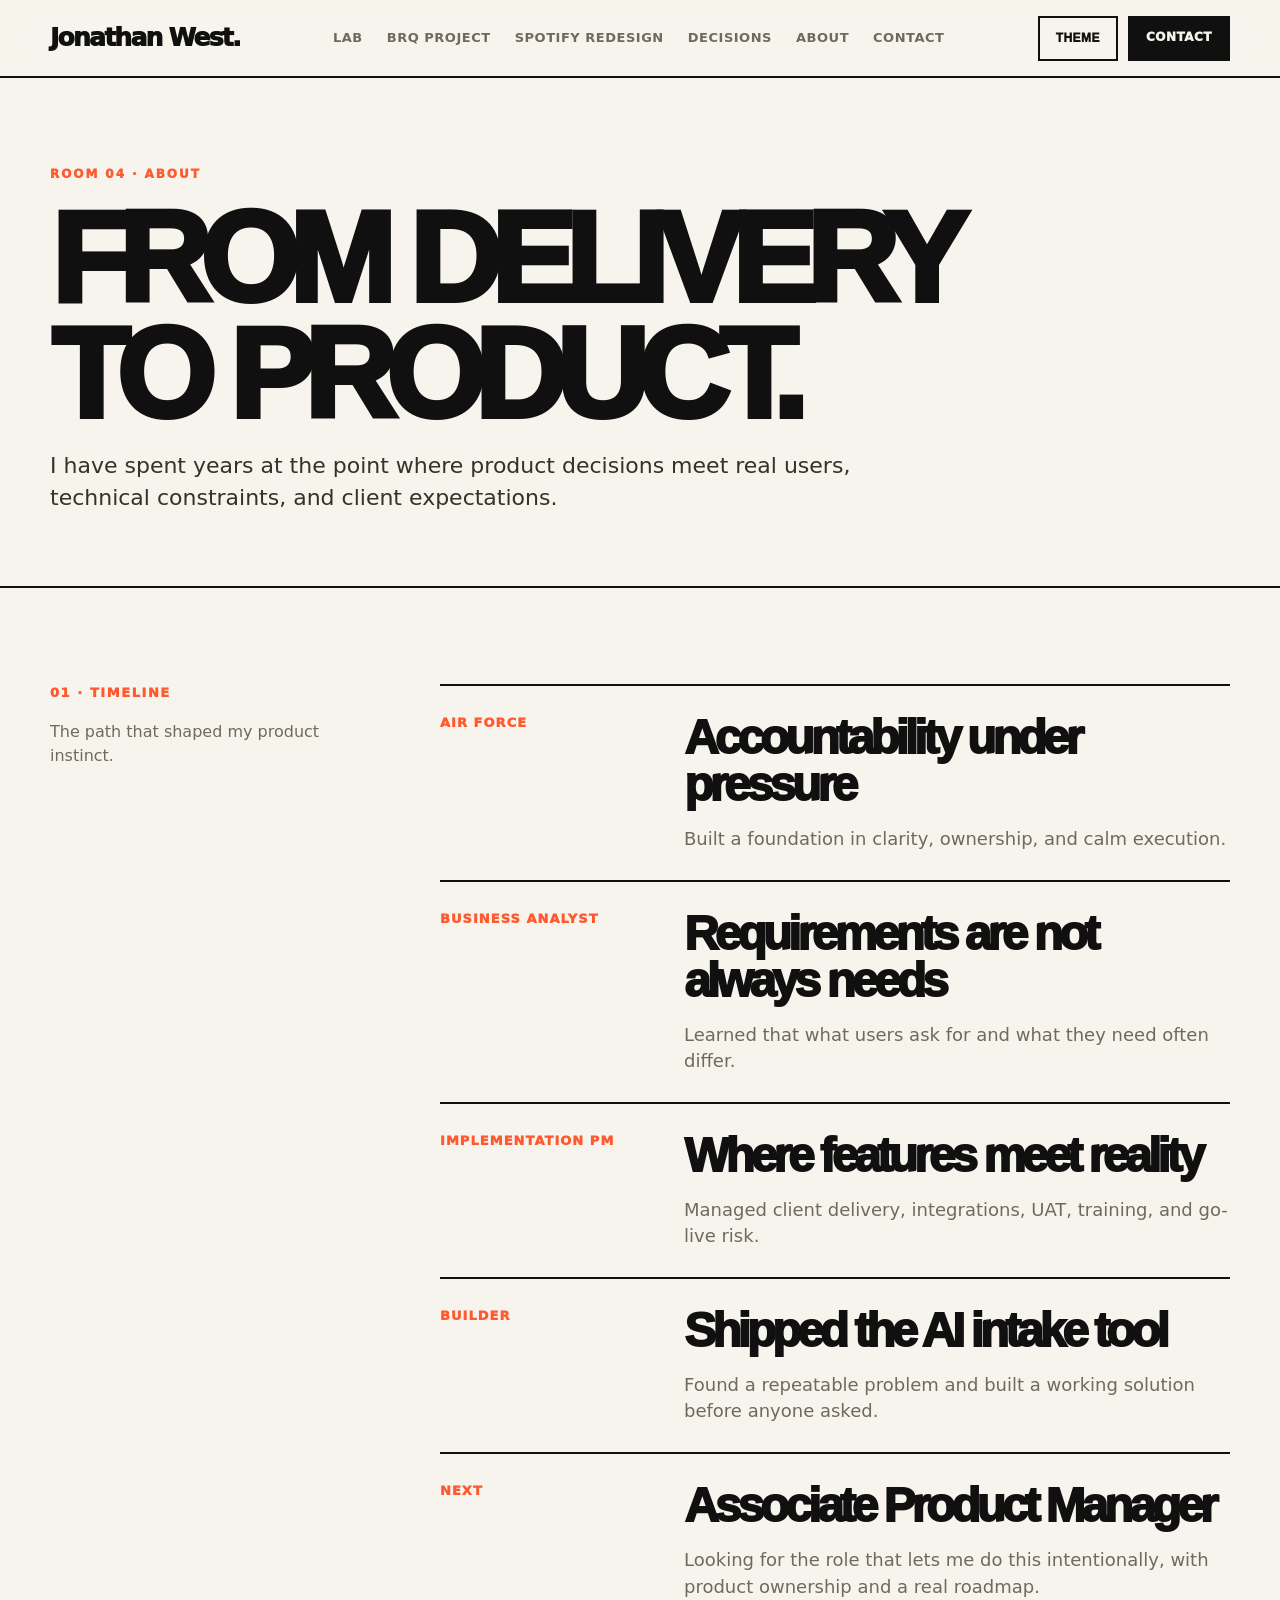
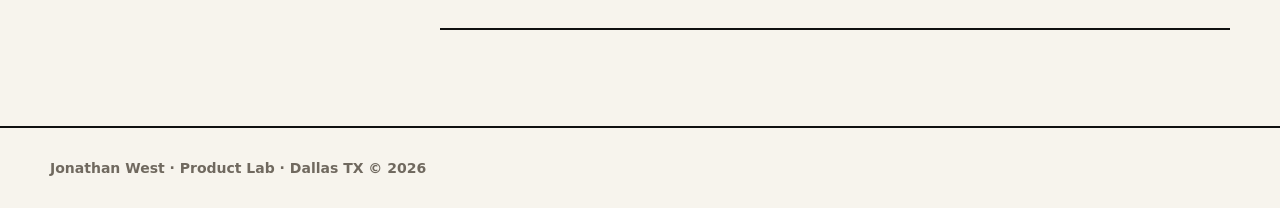
==== about.html @ 9570cf02 "Add files via upload Initial portfolio upload" ====
<!DOCTYPE html><html lang="en"><head><meta charset="UTF-8" /><meta name="viewport" content="width=device-width, initial-scale=1.0" /><title>About | Jonathan West</title><meta name="description" content="Jonathan West Product Lab portfolio." /><link rel="stylesheet" href="styles.css" /></head><body><header>
  <div class="wrap nav">
    <a class="brand" href="index.html">Jonathan West.</a>
    <nav>
      <a href="lab.html">Lab</a>
      <a href="brq.html">BRQ Project</a>
      <a href="spotify.html">Spotify Redesign</a>
      <a href="decisions.html">Decisions</a>
      <a href="about.html">About</a>
      <a href="contact.html">Contact</a>
    </nav>
    <div class="actions">
      <button class="btn" onclick="toggleTheme()">Theme</button>
      <a class="btn dark" href="contact.html">Contact</a>
    </div>
  </div>
</header><main><section class="project-hero"><div class="wrap"><p class="kicker">Room 04 · About</p><h1>From delivery to product.</h1><p class="lead">I have spent years at the point where product decisions meet real users, technical constraints, and client expectations.</p></div></section><section><div class="wrap section-grid"><aside class="side"><div class="num">01 · Timeline</div><p>The path that shaped my product instinct.</p></aside><div class="timeline"><article class="timeline-item"><div class="date">Air Force</div><div><h3>Accountability under pressure</h3><p>Built a foundation in clarity, ownership, and calm execution.</p></div></article><article class="timeline-item"><div class="date">Business Analyst</div><div><h3>Requirements are not always needs</h3><p>Learned that what users ask for and what they need often differ.</p></div></article><article class="timeline-item"><div class="date">Implementation PM</div><div><h3>Where features meet reality</h3><p>Managed client delivery, integrations, UAT, training, and go-live risk.</p></div></article><article class="timeline-item"><div class="date">Builder</div><div><h3>Shipped the AI intake tool</h3><p>Found a repeatable problem and built a working solution before anyone asked.</p></div></article><article class="timeline-item"><div class="date">Next</div><div><h3>Associate Product Manager</h3><p>Looking for the role that lets me do this intentionally, with product ownership and a real roadmap.</p></div></article></div></div></section></main><footer><div class="wrap">Jonathan West · Product Lab · Dallas TX © 2026</div></footer><script src="app.js"></script></body></html>
---- styles.css ----
:root{--bg:#f7f4ed;--ink:#101010;--muted:#70695f;--line:#d8d0c0;--paper:#fffaf0;--accent:#ff5a2f;--acid:#d8ff57;--shadow:0 28px 80px rgba(16,16,16,.12);--max:1180px}
*{box-sizing:border-box}html{scroll-behavior:smooth}body{margin:0;background:var(--bg);color:var(--ink);font-family:Inter,ui-sans-serif,system-ui,-apple-system,BlinkMacSystemFont,"Segoe UI",Arial,sans-serif;line-height:1.45;overflow-x:hidden}body.dark{background:#0c0d10;color:#f8f4ec}a{color:inherit;text-decoration:none}img,svg{max-width:100%;display:block}.wrap{width:min(var(--max),calc(100% - 40px));margin:0 auto}header{position:sticky;top:0;z-index:50;background:rgba(247,244,237,.9);backdrop-filter:blur(16px);border-bottom:2px solid var(--ink)}body.dark header{background:rgba(12,13,16,.9);border-bottom-color:#2c2d33}.nav{min-height:76px;display:flex;justify-content:space-between;align-items:center;gap:24px}.brand{font-weight:1000;letter-spacing:-.07em;font-size:25px}nav{display:flex;gap:24px;color:var(--muted);font-size:13px;font-weight:900;text-transform:uppercase;letter-spacing:.04em}nav a:hover{color:var(--accent)}.actions{display:flex;gap:10px}.btn{display:inline-flex;min-height:45px;align-items:center;justify-content:center;padding:0 16px;border:2px solid var(--ink);color:var(--ink);background:transparent;font-weight:1000;text-transform:uppercase;font-size:12px;letter-spacing:.04em;transition:.18s ease;cursor:pointer}body.dark .btn{color:#f8f4ec;border-color:#f8f4ec}.btn:hover{transform:translate(-3px,-3px);box-shadow:5px 5px 0 var(--ink);background:var(--acid);color:var(--ink)}.btn.dark{background:var(--ink);color:var(--bg)}body.dark .btn.dark{background:#f8f4ec;color:#101010}section{padding:96px 0;border-bottom:2px solid var(--ink);scroll-margin-top:90px}body.dark section{border-bottom-color:#2c2d33}.hero{min-height:calc(100vh - 76px);display:grid;grid-template-columns:1fr .95fr;gap:58px;align-items:center;padding:86px 0}.kicker{margin:0 0 18px;color:var(--accent);text-transform:uppercase;letter-spacing:.16em;font-size:12px;font-weight:1000}h1,h2,h3,p{margin:0}h1,h2,h3{font-family:Arial,Helvetica,sans-serif;font-weight:1000;letter-spacing:-.085em;line-height:.9}h1{font-size:clamp(58px,10vw,138px);max-width:980px;text-transform:uppercase}h2{font-size:clamp(42px,7vw,96px);max-width:1000px;text-transform:uppercase}h3{font-size:clamp(28px,4vw,48px);line-height:.98}p{color:var(--muted);margin-top:18px;font-size:18px;max-width:780px}body.dark p{color:#b7b3ab}.lead{font-size:22px;color:#363129;max-width:820px}body.dark .lead{color:#ebe5d9}.hero-actions{display:flex;gap:12px;flex-wrap:wrap;margin-top:34px}.lab-entry{background:var(--ink);color:var(--bg);border:2px solid var(--ink);min-height:610px;padding:28px;position:relative;overflow:hidden;box-shadow:var(--shadow)}.lab-entry:before{content:"";position:absolute;inset:18px;border:1px solid rgba(247,244,237,.22);pointer-events:none}.lab-top,.lab-bottom{position:relative;z-index:1;display:flex;justify-content:space-between;gap:20px;font-size:12px;text-transform:uppercase;letter-spacing:.08em;font-weight:1000;color:#cec6b8}.lab-main{position:relative;z-index:1;min-height:420px;display:flex;flex-direction:column;justify-content:center}.lab-main h3{color:var(--bg);font-size:clamp(46px,6vw,78px)}.lab-main p{color:#cec6b8}.orbit{position:absolute;width:190px;height:190px;border-radius:50%;background:var(--acid);right:-48px;top:118px}.marquee{overflow:hidden;background:var(--ink);color:var(--bg);white-space:nowrap;border-bottom:2px solid var(--ink)}.marquee-track{display:inline-block;padding:12px 0;animation:scroll 30s linear infinite;font-size:13px;font-weight:1000;letter-spacing:.06em;text-transform:uppercase}.marquee span{margin-right:28px}.spark{color:var(--acid)}@keyframes scroll{from{transform:translateX(0)}to{transform:translateX(-50%)}}.section-grid{display:grid;grid-template-columns:320px 1fr;gap:70px;align-items:start}.side{position:sticky;top:110px}.side .num{color:var(--accent);font-size:13px;font-weight:1000;text-transform:uppercase;letter-spacing:.12em;margin-bottom:14px}.side p{font-size:16px}.lab-cards{display:grid;grid-template-columns:repeat(2,1fr);gap:18px}.lab-card{background:var(--paper);border:2px solid var(--ink);min-height:260px;padding:26px;display:flex;flex-direction:column;justify-content:space-between;transition:.18s ease}body.dark .lab-card{background:#15161b;border-color:#2c2d33}.lab-card:hover{transform:translate(-5px,-5px);box-shadow:8px 8px 0 var(--ink)}body.dark .lab-card:hover{box-shadow:8px 8px 0 var(--accent)}.lab-card b{color:var(--accent);font-size:12px;letter-spacing:.12em;text-transform:uppercase}.lab-card h3{margin-top:18px}.project-hero{padding:88px 0 72px;border-bottom:2px solid var(--ink)}.project-layout{display:grid;grid-template-columns:.82fr 1.18fr;gap:50px;align-items:start}.project-visual{background:var(--paper);border:2px solid var(--ink);padding:18px;box-shadow:var(--shadow)}.mockup-grid,.spotify-stage{display:grid;grid-template-columns:1fr 1fr;gap:18px;margin-top:34px}.mockup{background:var(--paper);border:2px solid var(--ink);box-shadow:var(--shadow);overflow:hidden}body.dark .mockup,body.dark .project-visual{background:#15161b;border-color:#2c2d33}.mockup.wide{grid-column:1 / -1}.caption{padding:14px 16px;border-top:2px solid var(--ink);color:var(--muted);font-size:14px;font-weight:800}body.dark .caption{border-top-color:#2c2d33;color:#b7b3ab}.artifact-wall{display:grid;gap:0;border-top:2px solid var(--ink)}body.dark .artifact-wall{border-top-color:#2c2d33}.artifact-row{display:grid;grid-template-columns:1fr 1.2fr 90px;gap:28px;align-items:center;padding:30px 0;border-bottom:2px solid var(--ink)}body.dark .artifact-row{border-bottom-color:#2c2d33}.arrow{justify-self:end;color:var(--accent);font-size:54px;font-family:Arial,Helvetica,sans-serif;font-weight:1000}.decision-list{display:grid;gap:16px}.decision{border:2px solid var(--ink);background:var(--paper);padding:22px}body.dark .decision{background:#15161b;border-color:#2c2d33}.decision summary{cursor:pointer;font-family:Arial,Helvetica,sans-serif;font-weight:1000;font-size:28px;letter-spacing:-.06em}.decision p{font-size:16px}.timeline{border-top:2px solid var(--ink)}body.dark .timeline{border-top-color:#2c2d33}.timeline-item{display:grid;grid-template-columns:210px 1fr;gap:34px;padding:28px 0;border-bottom:2px solid var(--ink)}body.dark .timeline-item{border-bottom-color:#2c2d33}.date{color:var(--accent);font-weight:1000;font-size:13px;text-transform:uppercase;letter-spacing:.08em}.contact{display:grid;grid-template-columns:1fr 420px;gap:60px;align-items:start}.contact-list{border-top:2px solid var(--ink)}body.dark .contact-list{border-top-color:#2c2d33}.contact-list a{display:grid;grid-template-columns:110px 1fr 30px;gap:18px;align-items:center;padding:20px 0;border-bottom:2px solid var(--ink);font-weight:1000}body.dark .contact-list a{border-bottom-color:#2c2d33}.contact-list span{color:var(--muted);text-transform:uppercase;font-size:12px;letter-spacing:.12em}.contact-list b{color:var(--accent);font-size:22px}footer{padding:30px 0;color:var(--muted);font-size:14px;font-weight:800}.prototype{background:#111318;color:white;border:2px solid var(--ink);box-shadow:var(--shadow);overflow:hidden}.proto-bar{display:flex;justify-content:space-between;align-items:center;min-height:48px;border-bottom:1px solid rgba(255,255,255,.14);padding:0 16px;color:#9ca3af;font-size:13px}.proto-body{padding:24px}.form-step{display:none}.form-step.active{display:block}.field{margin-bottom:16px}.field label{display:block;color:#d1d5db;margin-bottom:7px;font-weight:800;font-size:13px}.field input,.field select{width:100%;min-height:44px;border:1px solid #374151;border-radius:10px;background:#1f2937;color:white;padding:0 12px}.progress{height:7px;background:#1f2937;border-radius:999px;overflow:hidden;margin-bottom:24px}.progress span{display:block;height:100%;background:var(--accent);width:33%;transition:.2s ease}.proto-actions{display:flex;justify-content:space-between;gap:12px;margin-top:20px}.small-btn{border:0;min-height:42px;border-radius:10px;padding:0 14px;background:white;color:#111318;font-weight:900;cursor:pointer;text-decoration:none;display:inline-flex;align-items:center}.small-btn.secondary{background:#1f2937;color:white}.comment-dot{display:inline-grid;place-items:center;width:28px;height:28px;border-radius:50%;background:var(--accent);color:white;font-weight:1000}@media(max-width:1040px){.hero,.section-grid,.project-layout,.contact{grid-template-columns:1fr}.side{position:static}nav{display:none}}@media(max-width:720px){.wrap{width:min(100% - 28px,var(--max))}header{position:relative}.nav{min-height:auto;padding:14px 0}.actions .btn:not(.dark){display:none}section{padding:70px 0;scroll-margin-top:20px}.hero{min-height:auto;padding:56px 0}h1{font-size:46px}h2{font-size:36px}h3{font-size:26px}p,.lead{font-size:16px}.lab-entry{min-height:auto}.lab-cards,.mockup-grid,.spotify-stage,.artifact-row,.timeline-item{grid-template-columns:1fr}.arrow{justify-self:start}.contact-list a{grid-template-columns:1fr;gap:8px}}
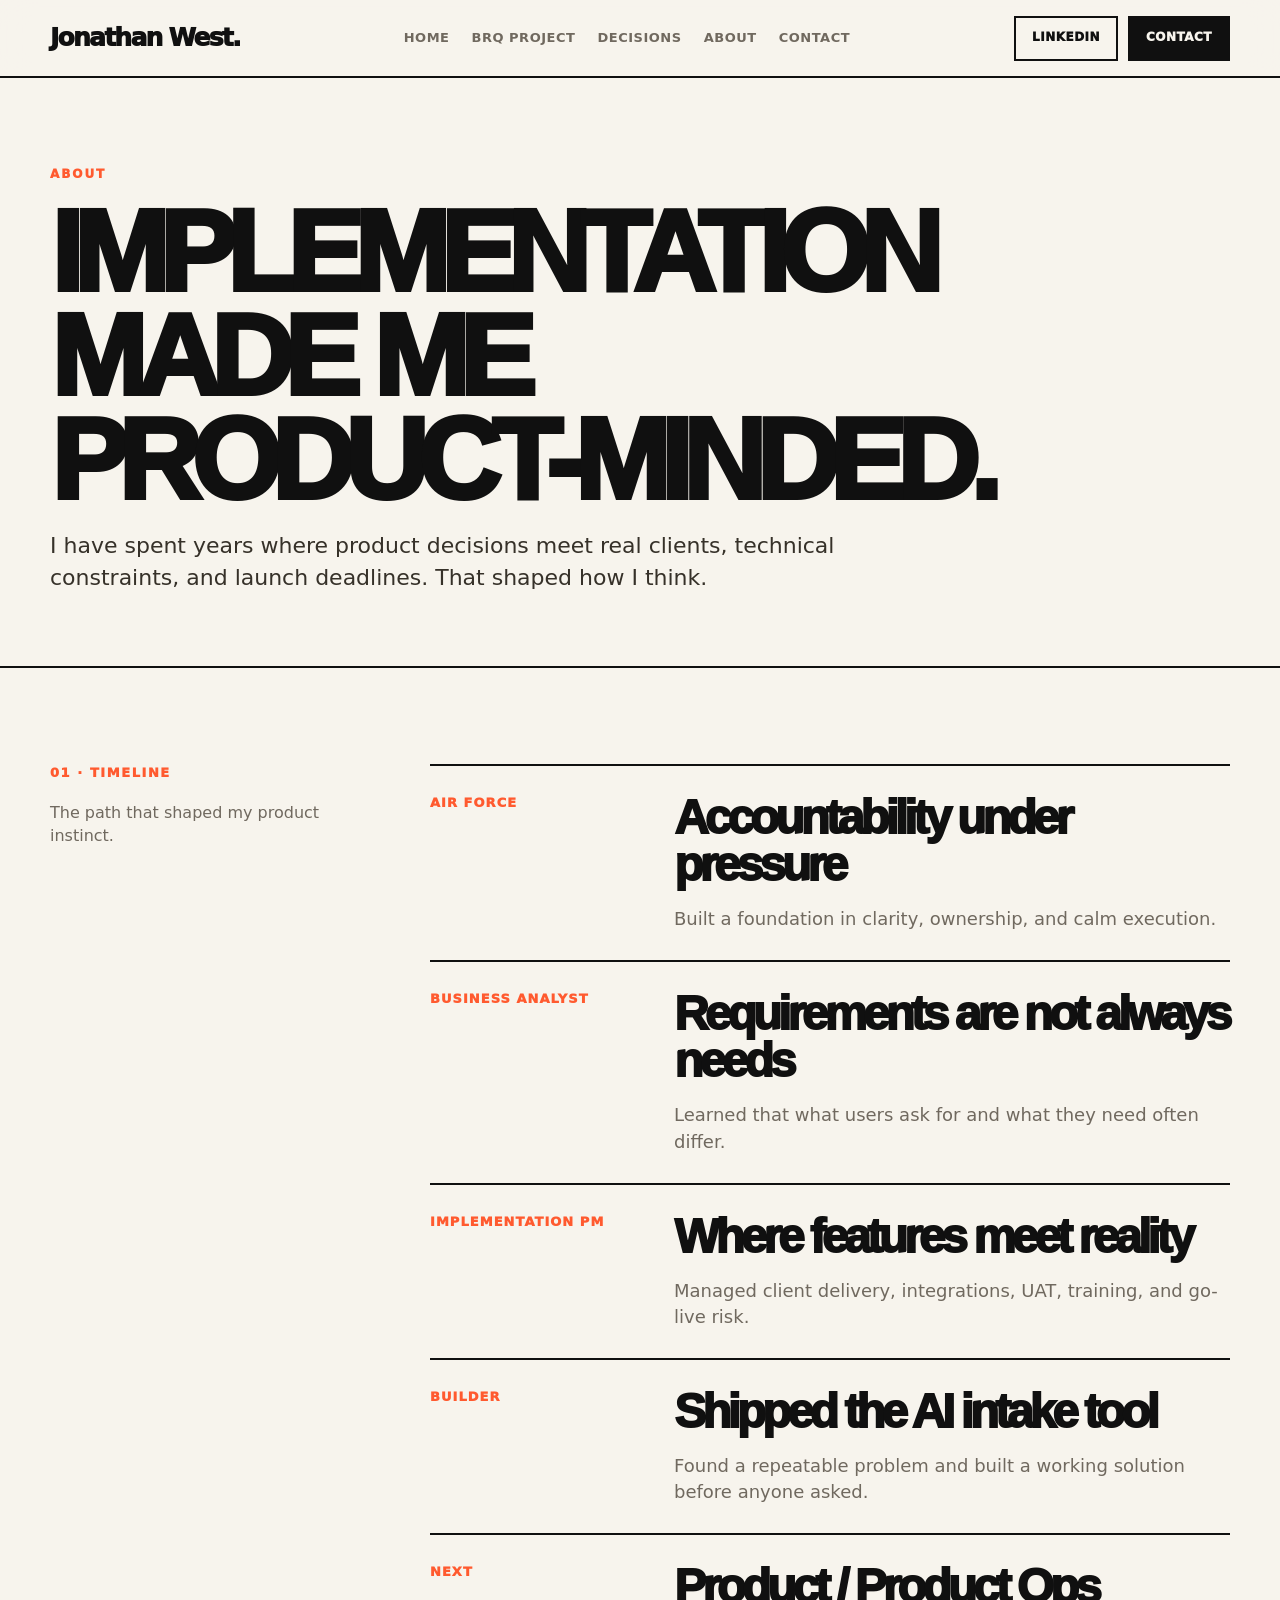
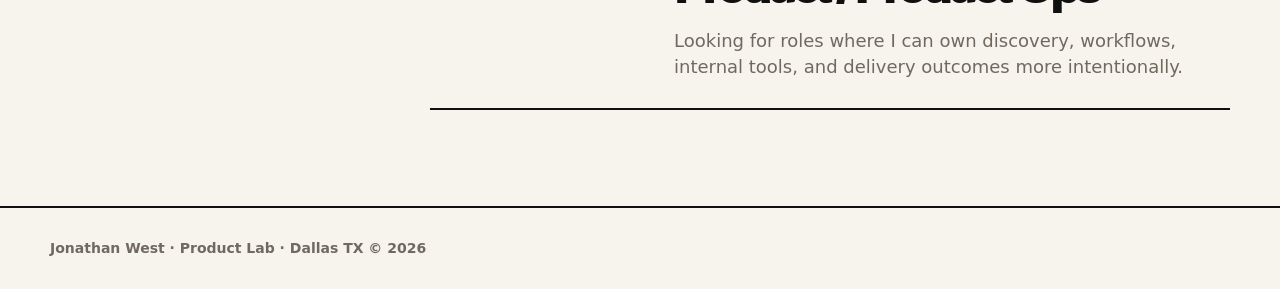
==== commit fc06fc1e: "Add files via upload" ====
--- a/about.html
+++ b/about.html
@@ -1,17 +1,2 @@
-<!DOCTYPE html><html lang="en"><head><meta charset="UTF-8" /><meta name="viewport" content="width=device-width, initial-scale=1.0" /><title>About | Jonathan West</title><meta name="description" content="Jonathan West Product Lab portfolio." /><link rel="stylesheet" href="styles.css" /></head><body><header>
-  <div class="wrap nav">
-    <a class="brand" href="index.html">Jonathan West.</a>
-    <nav>
-      <a href="lab.html">Lab</a>
-      <a href="brq.html">BRQ Project</a>
-      <a href="spotify.html">Spotify Redesign</a>
-      <a href="decisions.html">Decisions</a>
-      <a href="about.html">About</a>
-      <a href="contact.html">Contact</a>
-    </nav>
-    <div class="actions">
-      <button class="btn" onclick="toggleTheme()">Theme</button>
-      <a class="btn dark" href="contact.html">Contact</a>
-    </div>
-  </div>
-</header><main><section class="project-hero"><div class="wrap"><p class="kicker">Room 04 · About</p><h1>From delivery to product.</h1><p class="lead">I have spent years at the point where product decisions meet real users, technical constraints, and client expectations.</p></div></section><section><div class="wrap section-grid"><aside class="side"><div class="num">01 · Timeline</div><p>The path that shaped my product instinct.</p></aside><div class="timeline"><article class="timeline-item"><div class="date">Air Force</div><div><h3>Accountability under pressure</h3><p>Built a foundation in clarity, ownership, and calm execution.</p></div></article><article class="timeline-item"><div class="date">Business Analyst</div><div><h3>Requirements are not always needs</h3><p>Learned that what users ask for and what they need often differ.</p></div></article><article class="timeline-item"><div class="date">Implementation PM</div><div><h3>Where features meet reality</h3><p>Managed client delivery, integrations, UAT, training, and go-live risk.</p></div></article><article class="timeline-item"><div class="date">Builder</div><div><h3>Shipped the AI intake tool</h3><p>Found a repeatable problem and built a working solution before anyone asked.</p></div></article><article class="timeline-item"><div class="date">Next</div><div><h3>Associate Product Manager</h3><p>Looking for the role that lets me do this intentionally, with product ownership and a real roadmap.</p></div></article></div></div></section></main><footer><div class="wrap">Jonathan West · Product Lab · Dallas TX © 2026</div></footer><script src="app.js"></script></body></html>+<!DOCTYPE html><html lang="en"><head><meta charset="UTF-8"/><meta name="viewport" content="width=device-width, initial-scale=1.0"/><title>About | Jonathan West</title><link rel="stylesheet" href="styles.css"/></head><body><header><div class="wrap nav"><a class="brand" href="index.html">Jonathan West.</a><nav><a href="index.html">Home</a><a href="brq.html">BRQ Project</a><a href="decisions.html">Decisions</a><a href="about.html">About</a><a href="contact.html">Contact</a></nav><div class="actions"><a class="btn" href="https://linkedin.com/in/jonathanwest501" target="_blank">LinkedIn</a><a class="btn dark" href="contact.html">Contact</a></div></div></header><main>
+<section class="project-hero"><div class="wrap"><p class="kicker">About</p><h1>Implementation made me product-minded.</h1><p class="lead">I have spent years where product decisions meet real clients, technical constraints, and launch deadlines. That shaped how I think.</p></div></section><section><div class="wrap section-grid"><aside class="side"><div class="num">01 · Timeline</div><p>The path that shaped my product instinct.</p></aside><div class="timeline"><article class="timeline-item"><div class="date">Air Force</div><div><h3>Accountability under pressure</h3><p>Built a foundation in clarity, ownership, and calm execution.</p></div></article><article class="timeline-item"><div class="date">Business Analyst</div><div><h3>Requirements are not always needs</h3><p>Learned that what users ask for and what they need often differ.</p></div></article><article class="timeline-item"><div class="date">Implementation PM</div><div><h3>Where features meet reality</h3><p>Managed client delivery, integrations, UAT, training, and go-live risk.</p></div></article><article class="timeline-item"><div class="date">Builder</div><div><h3>Shipped the AI intake tool</h3><p>Found a repeatable problem and built a working solution before anyone asked.</p></div></article><article class="timeline-item"><div class="date">Next</div><div><h3>Product / Product Ops</h3><p>Looking for roles where I can own discovery, workflows, internal tools, and delivery outcomes more intentionally.</p></div></article></div></div></section></main><footer><div class="wrap">Jonathan West · Product Lab · Dallas TX © 2026</div></footer><script src="app.js"></script></body></html>
--- a/styles.css
+++ b/styles.css
@@ -1,3 +1,3 @@
 
-:root{--bg:#f7f4ed;--ink:#101010;--muted:#70695f;--line:#d8d0c0;--paper:#fffaf0;--accent:#ff5a2f;--acid:#d8ff57;--shadow:0 28px 80px rgba(16,16,16,.12);--max:1180px}
-*{box-sizing:border-box}html{scroll-behavior:smooth}body{margin:0;background:var(--bg);color:var(--ink);font-family:Inter,ui-sans-serif,system-ui,-apple-system,BlinkMacSystemFont,"Segoe UI",Arial,sans-serif;line-height:1.45;overflow-x:hidden}body.dark{background:#0c0d10;color:#f8f4ec}a{color:inherit;text-decoration:none}img,svg{max-width:100%;display:block}.wrap{width:min(var(--max),calc(100% - 40px));margin:0 auto}header{position:sticky;top:0;z-index:50;background:rgba(247,244,237,.9);backdrop-filter:blur(16px);border-bottom:2px solid var(--ink)}body.dark header{background:rgba(12,13,16,.9);border-bottom-color:#2c2d33}.nav{min-height:76px;display:flex;justify-content:space-between;align-items:center;gap:24px}.brand{font-weight:1000;letter-spacing:-.07em;font-size:25px}nav{display:flex;gap:24px;color:var(--muted);font-size:13px;font-weight:900;text-transform:uppercase;letter-spacing:.04em}nav a:hover{color:var(--accent)}.actions{display:flex;gap:10px}.btn{display:inline-flex;min-height:45px;align-items:center;justify-content:center;padding:0 16px;border:2px solid var(--ink);color:var(--ink);background:transparent;font-weight:1000;text-transform:uppercase;font-size:12px;letter-spacing:.04em;transition:.18s ease;cursor:pointer}body.dark .btn{color:#f8f4ec;border-color:#f8f4ec}.btn:hover{transform:translate(-3px,-3px);box-shadow:5px 5px 0 var(--ink);background:var(--acid);color:var(--ink)}.btn.dark{background:var(--ink);color:var(--bg)}body.dark .btn.dark{background:#f8f4ec;color:#101010}section{padding:96px 0;border-bottom:2px solid var(--ink);scroll-margin-top:90px}body.dark section{border-bottom-color:#2c2d33}.hero{min-height:calc(100vh - 76px);display:grid;grid-template-columns:1fr .95fr;gap:58px;align-items:center;padding:86px 0}.kicker{margin:0 0 18px;color:var(--accent);text-transform:uppercase;letter-spacing:.16em;font-size:12px;font-weight:1000}h1,h2,h3,p{margin:0}h1,h2,h3{font-family:Arial,Helvetica,sans-serif;font-weight:1000;letter-spacing:-.085em;line-height:.9}h1{font-size:clamp(58px,10vw,138px);max-width:980px;text-transform:uppercase}h2{font-size:clamp(42px,7vw,96px);max-width:1000px;text-transform:uppercase}h3{font-size:clamp(28px,4vw,48px);line-height:.98}p{color:var(--muted);margin-top:18px;font-size:18px;max-width:780px}body.dark p{color:#b7b3ab}.lead{font-size:22px;color:#363129;max-width:820px}body.dark .lead{color:#ebe5d9}.hero-actions{display:flex;gap:12px;flex-wrap:wrap;margin-top:34px}.lab-entry{background:var(--ink);color:var(--bg);border:2px solid var(--ink);min-height:610px;padding:28px;position:relative;overflow:hidden;box-shadow:var(--shadow)}.lab-entry:before{content:"";position:absolute;inset:18px;border:1px solid rgba(247,244,237,.22);pointer-events:none}.lab-top,.lab-bottom{position:relative;z-index:1;display:flex;justify-content:space-between;gap:20px;font-size:12px;text-transform:uppercase;letter-spacing:.08em;font-weight:1000;color:#cec6b8}.lab-main{position:relative;z-index:1;min-height:420px;display:flex;flex-direction:column;justify-content:center}.lab-main h3{color:var(--bg);font-size:clamp(46px,6vw,78px)}.lab-main p{color:#cec6b8}.orbit{position:absolute;width:190px;height:190px;border-radius:50%;background:var(--acid);right:-48px;top:118px}.marquee{overflow:hidden;background:var(--ink);color:var(--bg);white-space:nowrap;border-bottom:2px solid var(--ink)}.marquee-track{display:inline-block;padding:12px 0;animation:scroll 30s linear infinite;font-size:13px;font-weight:1000;letter-spacing:.06em;text-transform:uppercase}.marquee span{margin-right:28px}.spark{color:var(--acid)}@keyframes scroll{from{transform:translateX(0)}to{transform:translateX(-50%)}}.section-grid{display:grid;grid-template-columns:320px 1fr;gap:70px;align-items:start}.side{position:sticky;top:110px}.side .num{color:var(--accent);font-size:13px;font-weight:1000;text-transform:uppercase;letter-spacing:.12em;margin-bottom:14px}.side p{font-size:16px}.lab-cards{display:grid;grid-template-columns:repeat(2,1fr);gap:18px}.lab-card{background:var(--paper);border:2px solid var(--ink);min-height:260px;padding:26px;display:flex;flex-direction:column;justify-content:space-between;transition:.18s ease}body.dark .lab-card{background:#15161b;border-color:#2c2d33}.lab-card:hover{transform:translate(-5px,-5px);box-shadow:8px 8px 0 var(--ink)}body.dark .lab-card:hover{box-shadow:8px 8px 0 var(--accent)}.lab-card b{color:var(--accent);font-size:12px;letter-spacing:.12em;text-transform:uppercase}.lab-card h3{margin-top:18px}.project-hero{padding:88px 0 72px;border-bottom:2px solid var(--ink)}.project-layout{display:grid;grid-template-columns:.82fr 1.18fr;gap:50px;align-items:start}.project-visual{background:var(--paper);border:2px solid var(--ink);padding:18px;box-shadow:var(--shadow)}.mockup-grid,.spotify-stage{display:grid;grid-template-columns:1fr 1fr;gap:18px;margin-top:34px}.mockup{background:var(--paper);border:2px solid var(--ink);box-shadow:var(--shadow);overflow:hidden}body.dark .mockup,body.dark .project-visual{background:#15161b;border-color:#2c2d33}.mockup.wide{grid-column:1 / -1}.caption{padding:14px 16px;border-top:2px solid var(--ink);color:var(--muted);font-size:14px;font-weight:800}body.dark .caption{border-top-color:#2c2d33;color:#b7b3ab}.artifact-wall{display:grid;gap:0;border-top:2px solid var(--ink)}body.dark .artifact-wall{border-top-color:#2c2d33}.artifact-row{display:grid;grid-template-columns:1fr 1.2fr 90px;gap:28px;align-items:center;padding:30px 0;border-bottom:2px solid var(--ink)}body.dark .artifact-row{border-bottom-color:#2c2d33}.arrow{justify-self:end;color:var(--accent);font-size:54px;font-family:Arial,Helvetica,sans-serif;font-weight:1000}.decision-list{display:grid;gap:16px}.decision{border:2px solid var(--ink);background:var(--paper);padding:22px}body.dark .decision{background:#15161b;border-color:#2c2d33}.decision summary{cursor:pointer;font-family:Arial,Helvetica,sans-serif;font-weight:1000;font-size:28px;letter-spacing:-.06em}.decision p{font-size:16px}.timeline{border-top:2px solid var(--ink)}body.dark .timeline{border-top-color:#2c2d33}.timeline-item{display:grid;grid-template-columns:210px 1fr;gap:34px;padding:28px 0;border-bottom:2px solid var(--ink)}body.dark .timeline-item{border-bottom-color:#2c2d33}.date{color:var(--accent);font-weight:1000;font-size:13px;text-transform:uppercase;letter-spacing:.08em}.contact{display:grid;grid-template-columns:1fr 420px;gap:60px;align-items:start}.contact-list{border-top:2px solid var(--ink)}body.dark .contact-list{border-top-color:#2c2d33}.contact-list a{display:grid;grid-template-columns:110px 1fr 30px;gap:18px;align-items:center;padding:20px 0;border-bottom:2px solid var(--ink);font-weight:1000}body.dark .contact-list a{border-bottom-color:#2c2d33}.contact-list span{color:var(--muted);text-transform:uppercase;font-size:12px;letter-spacing:.12em}.contact-list b{color:var(--accent);font-size:22px}footer{padding:30px 0;color:var(--muted);font-size:14px;font-weight:800}.prototype{background:#111318;color:white;border:2px solid var(--ink);box-shadow:var(--shadow);overflow:hidden}.proto-bar{display:flex;justify-content:space-between;align-items:center;min-height:48px;border-bottom:1px solid rgba(255,255,255,.14);padding:0 16px;color:#9ca3af;font-size:13px}.proto-body{padding:24px}.form-step{display:none}.form-step.active{display:block}.field{margin-bottom:16px}.field label{display:block;color:#d1d5db;margin-bottom:7px;font-weight:800;font-size:13px}.field input,.field select{width:100%;min-height:44px;border:1px solid #374151;border-radius:10px;background:#1f2937;color:white;padding:0 12px}.progress{height:7px;background:#1f2937;border-radius:999px;overflow:hidden;margin-bottom:24px}.progress span{display:block;height:100%;background:var(--accent);width:33%;transition:.2s ease}.proto-actions{display:flex;justify-content:space-between;gap:12px;margin-top:20px}.small-btn{border:0;min-height:42px;border-radius:10px;padding:0 14px;background:white;color:#111318;font-weight:900;cursor:pointer;text-decoration:none;display:inline-flex;align-items:center}.small-btn.secondary{background:#1f2937;color:white}.comment-dot{display:inline-grid;place-items:center;width:28px;height:28px;border-radius:50%;background:var(--accent);color:white;font-weight:1000}@media(max-width:1040px){.hero,.section-grid,.project-layout,.contact{grid-template-columns:1fr}.side{position:static}nav{display:none}}@media(max-width:720px){.wrap{width:min(100% - 28px,var(--max))}header{position:relative}.nav{min-height:auto;padding:14px 0}.actions .btn:not(.dark){display:none}section{padding:70px 0;scroll-margin-top:20px}.hero{min-height:auto;padding:56px 0}h1{font-size:46px}h2{font-size:36px}h3{font-size:26px}p,.lead{font-size:16px}.lab-entry{min-height:auto}.lab-cards,.mockup-grid,.spotify-stage,.artifact-row,.timeline-item{grid-template-columns:1fr}.arrow{justify-self:start}.contact-list a{grid-template-columns:1fr;gap:8px}}
+:root{--bg:#f7f4ed;--ink:#101010;--muted:#70695f;--line:#d8d0c0;--paper:#fffaf0;--accent:#ff5a2f;--acid:#d8ff57;--blue:#3155ff;--shadow:0 28px 80px rgba(16,16,16,.12);--max:1180px}
+*{box-sizing:border-box}html{scroll-behavior:smooth}body{margin:0;background:var(--bg);color:var(--ink);font-family:Inter,ui-sans-serif,system-ui,-apple-system,BlinkMacSystemFont,"Segoe UI",Arial,sans-serif;line-height:1.45;overflow-x:hidden}a{color:inherit;text-decoration:none}img,svg{max-width:100%;display:block}.wrap{width:min(var(--max),calc(100% - 40px));margin:0 auto}header{position:sticky;top:0;z-index:50;background:rgba(247,244,237,.92);backdrop-filter:blur(16px);border-bottom:2px solid var(--ink)}.nav{min-height:76px;display:flex;justify-content:space-between;align-items:center;gap:24px}.brand{font-weight:1000;letter-spacing:-.07em;font-size:25px}nav{display:flex;gap:22px;color:var(--muted);font-size:13px;font-weight:900;text-transform:uppercase;letter-spacing:.04em}nav a:hover{color:var(--accent)}.actions{display:flex;gap:10px}.btn{display:inline-flex;min-height:45px;align-items:center;justify-content:center;padding:0 16px;border:2px solid var(--ink);color:var(--ink);background:transparent;font-weight:1000;text-transform:uppercase;font-size:12px;letter-spacing:.04em;transition:.18s ease;cursor:pointer}.btn:hover{transform:translate(-3px,-3px);box-shadow:5px 5px 0 var(--ink);background:var(--acid);color:var(--ink)}.btn.dark{background:var(--ink);color:var(--bg)}section{padding:96px 0;border-bottom:2px solid var(--ink);scroll-margin-top:90px}.hero{min-height:calc(100vh - 76px);display:grid;grid-template-columns:1fr .92fr;gap:58px;align-items:center;padding:86px 0}.kicker{margin:0 0 18px;color:var(--accent);text-transform:uppercase;letter-spacing:.16em;font-size:12px;font-weight:1000}h1,h2,h3,p{margin:0}h1,h2,h3{font-family:Arial,Helvetica,sans-serif;font-weight:1000;letter-spacing:-.085em;line-height:.9}h1{font-size:clamp(52px,9vw,124px);max-width:980px;text-transform:uppercase}h2{font-size:clamp(40px,7vw,90px);max-width:1000px;text-transform:uppercase}h3{font-size:clamp(28px,4vw,48px);line-height:.98}p{color:var(--muted);margin-top:18px;font-size:18px;max-width:780px}.lead{font-size:22px;color:#363129;max-width:820px}.hero-actions{display:flex;gap:12px;flex-wrap:wrap;margin-top:34px}.marquee{overflow:hidden;background:var(--ink);color:var(--bg);white-space:nowrap;border-bottom:2px solid var(--ink)}.marquee-track{display:inline-block;padding:12px 0;animation:scroll 32s linear infinite;font-size:13px;font-weight:1000;letter-spacing:.06em;text-transform:uppercase}.marquee span{margin-right:28px}.spark{color:var(--acid)}@keyframes scroll{from{transform:translateX(0)}to{transform:translateX(-50%)}}.lab-entry{background:var(--ink);color:var(--bg);border:2px solid var(--ink);min-height:610px;padding:28px;position:relative;overflow:hidden;box-shadow:var(--shadow)}.lab-entry:before{content:"";position:absolute;inset:18px;border:1px solid rgba(247,244,237,.22);pointer-events:none}.lab-top,.lab-bottom{position:relative;z-index:1;display:flex;justify-content:space-between;gap:20px;font-size:12px;text-transform:uppercase;letter-spacing:.08em;font-weight:1000;color:#cec6b8}.lab-main{position:relative;z-index:1;min-height:420px;display:flex;flex-direction:column;justify-content:center}.lab-main h3{color:var(--bg);font-size:clamp(44px,6vw,72px)}.lab-main p{color:#cec6b8}.orbit{position:absolute;width:190px;height:190px;border-radius:50%;background:var(--acid);right:-48px;top:118px}.proof-strip{display:grid;grid-template-columns:repeat(4,1fr);border:2px solid var(--ink);margin-top:34px;background:var(--paper)}.proof{padding:24px;border-right:2px solid var(--ink)}.proof:last-child{border-right:0}.proof strong{display:block;font-family:Arial,Helvetica,sans-serif;font-size:52px;line-height:1;letter-spacing:-.08em}.proof span{display:block;margin-top:8px;color:var(--muted);font-size:13px;font-weight:900;text-transform:uppercase;letter-spacing:.06em}.section-grid{display:grid;grid-template-columns:310px 1fr;gap:70px;align-items:start}.side{position:sticky;top:110px}.side .num{color:var(--accent);font-size:13px;font-weight:1000;text-transform:uppercase;letter-spacing:.12em;margin-bottom:14px}.side p{font-size:16px}.lab-cards{display:grid;grid-template-columns:repeat(2,1fr);gap:18px}.lab-card{background:var(--paper);border:2px solid var(--ink);min-height:260px;padding:26px;display:flex;flex-direction:column;justify-content:space-between;transition:.18s ease}.lab-card:hover{transform:translate(-5px,-5px);box-shadow:8px 8px 0 var(--ink)}.lab-card b{color:var(--accent);font-size:12px;letter-spacing:.12em;text-transform:uppercase}.lab-card h3{margin-top:18px}.project-hero{padding:88px 0 72px;border-bottom:2px solid var(--ink)}.project-layout{display:grid;grid-template-columns:.82fr 1.18fr;gap:50px;align-items:start}.project-visual{background:var(--paper);border:2px solid var(--ink);padding:18px;box-shadow:var(--shadow)}.mockup,.artifact-preview{background:var(--paper);border:2px solid var(--ink);box-shadow:var(--shadow);overflow:hidden}.caption{padding:14px 16px;border-top:2px solid var(--ink);color:var(--muted);font-size:14px;font-weight:800}.artifact-wall{display:grid;gap:0;border-top:2px solid var(--ink)}.artifact-row{display:grid;grid-template-columns:1fr 1.2fr 90px;gap:28px;align-items:center;padding:30px 0;border-bottom:2px solid var(--ink)}.arrow{justify-self:end;color:var(--accent);font-size:54px;font-family:Arial,Helvetica,sans-serif;font-weight:1000}.decision-list{display:grid;gap:16px}.decision{border:2px solid var(--ink);background:var(--paper);padding:22px}.decision summary{cursor:pointer;font-family:Arial,Helvetica,sans-serif;font-weight:1000;font-size:28px;letter-spacing:-.06em}.decision p{font-size:16px}.timeline{border-top:2px solid var(--ink)}.timeline-item{display:grid;grid-template-columns:210px 1fr;gap:34px;padding:28px 0;border-bottom:2px solid var(--ink)}.date{color:var(--accent);font-weight:1000;font-size:13px;text-transform:uppercase;letter-spacing:.08em}.contact{display:grid;grid-template-columns:1fr 420px;gap:60px;align-items:start}.contact-list{border-top:2px solid var(--ink)}.contact-list a{display:grid;grid-template-columns:110px 1fr 30px;gap:18px;align-items:center;padding:20px 0;border-bottom:2px solid var(--ink);font-weight:1000}.contact-list span{color:var(--muted);text-transform:uppercase;font-size:12px;letter-spacing:.12em}.contact-list b{color:var(--accent);font-size:22px}footer{padding:30px 0;color:var(--muted);font-size:14px;font-weight:800}.prototype{background:#111318;color:white;border:2px solid var(--ink);box-shadow:var(--shadow);overflow:hidden}.proto-bar{display:flex;justify-content:space-between;align-items:center;min-height:48px;border-bottom:1px solid rgba(255,255,255,.14);padding:0 16px;color:#9ca3af;font-size:13px}.proto-body{padding:24px}.form-step{display:none}.form-step.active{display:block}.field{margin-bottom:16px}.field label{display:block;color:#d1d5db;margin-bottom:7px;font-weight:800;font-size:13px}.field input,.field select,.field textarea{width:100%;min-height:44px;border:1px solid #374151;border-radius:10px;background:#1f2937;color:white;padding:10px 12px}.progress{height:7px;background:#1f2937;border-radius:999px;overflow:hidden;margin-bottom:24px}.progress span{display:block;height:100%;background:var(--accent);width:25%;transition:.2s ease}.proto-actions{display:flex;justify-content:space-between;gap:12px;margin-top:20px}.small-btn{border:0;min-height:42px;border-radius:10px;padding:0 14px;background:white;color:#111318;font-weight:900;cursor:pointer;text-decoration:none;display:inline-flex;align-items:center}.small-btn.secondary{background:#1f2937;color:white}.grid-2{display:grid;grid-template-columns:1fr 1fr;gap:18px}.note{border-left:5px solid var(--accent);padding-left:18px;color:#302a22;font-weight:750}.table{width:100%;border-collapse:collapse;margin-top:22px}.table th,.table td{border:2px solid var(--ink);padding:13px;text-align:left;vertical-align:top}.table th{background:var(--ink);color:var(--bg);text-transform:uppercase;font-size:12px;letter-spacing:.06em}.table td{color:var(--muted);background:var(--paper)}@media(max-width:1040px){.hero,.section-grid,.project-layout,.contact{grid-template-columns:1fr}.side{position:static}nav{display:none}.proof-strip{grid-template-columns:repeat(2,1fr)}}@media(max-width:720px){.wrap{width:min(100% - 28px,var(--max))}header{position:relative}.nav{min-height:auto;padding:14px 0}.actions .btn:not(.dark){display:none}section{padding:70px 0;scroll-margin-top:20px}.hero{min-height:auto;padding:56px 0}h1{font-size:44px}h2{font-size:34px}h3{font-size:26px}p,.lead{font-size:16px}.lab-entry{min-height:auto}.lab-cards,.grid-2,.artifact-row,.timeline-item,.proof-strip{grid-template-columns:1fr}.proof{border-right:0;border-bottom:2px solid var(--ink)}.proof:last-child{border-bottom:0}.arrow{justify-self:start}.contact-list a{grid-template-columns:1fr;gap:8px}.table{display:block;overflow-x:auto;white-space:nowrap}}
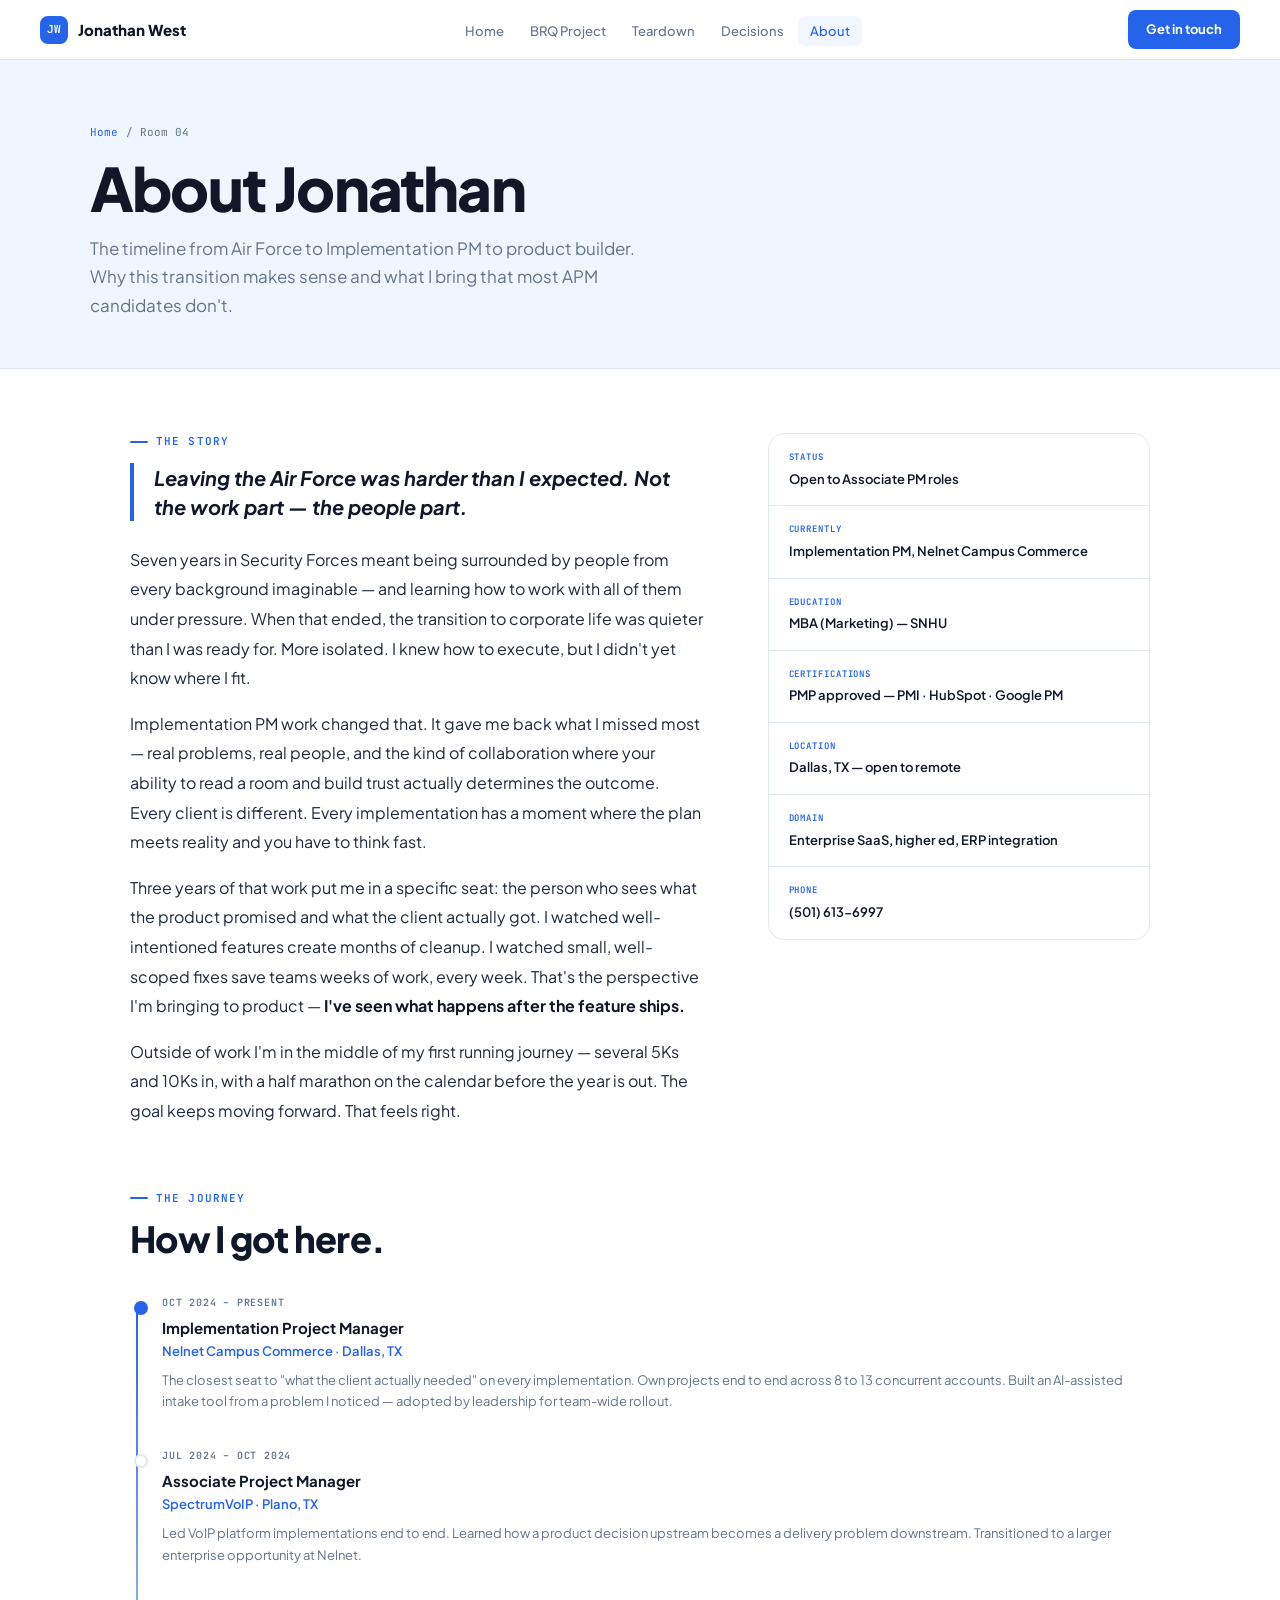
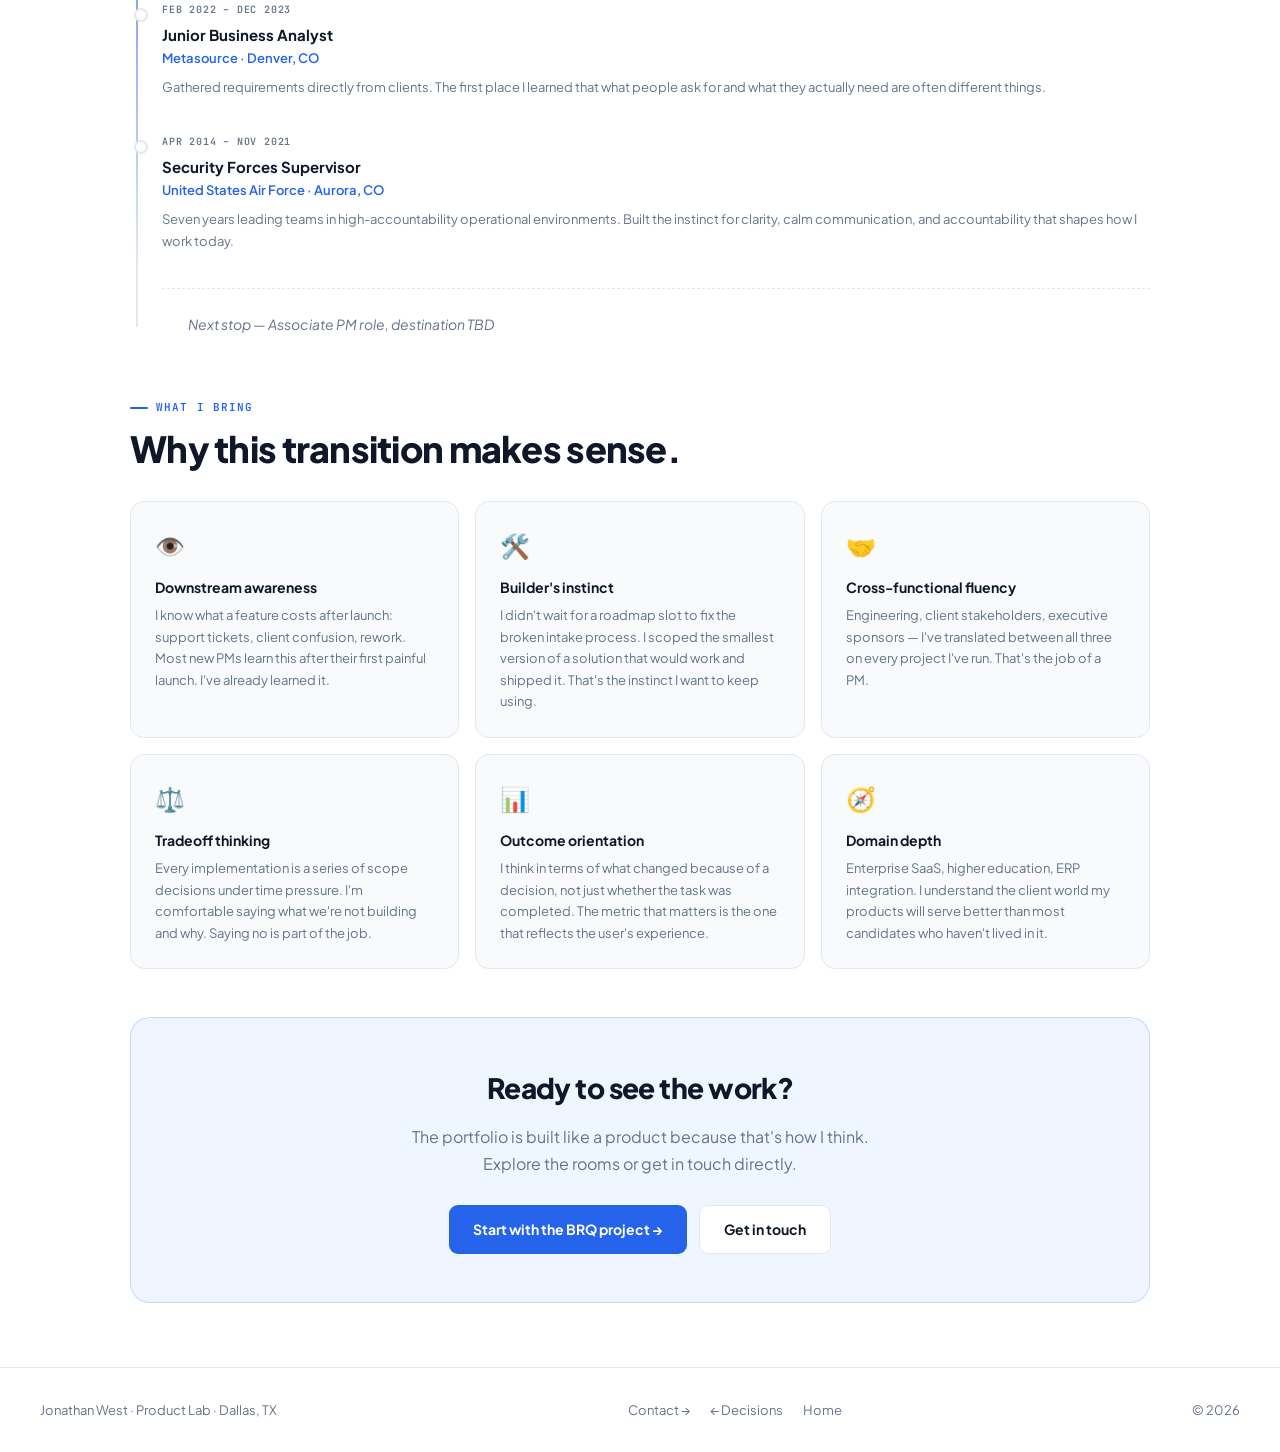
==== commit f4d07896: "Add files via upload" ====
--- a/about.html
+++ b/about.html
@@ -1,2 +1,212 @@
-<!DOCTYPE html><html lang="en"><head><meta charset="UTF-8"/><meta name="viewport" content="width=device-width, initial-scale=1.0"/><title>About | Jonathan West</title><link rel="stylesheet" href="styles.css"/></head><body><header><div class="wrap nav"><a class="brand" href="index.html">Jonathan West.</a><nav><a href="index.html">Home</a><a href="brq.html">BRQ Project</a><a href="decisions.html">Decisions</a><a href="about.html">About</a><a href="contact.html">Contact</a></nav><div class="actions"><a class="btn" href="https://linkedin.com/in/jonathanwest501" target="_blank">LinkedIn</a><a class="btn dark" href="contact.html">Contact</a></div></div></header><main>
-<section class="project-hero"><div class="wrap"><p class="kicker">About</p><h1>Implementation made me product-minded.</h1><p class="lead">I have spent years where product decisions meet real clients, technical constraints, and launch deadlines. That shaped how I think.</p></div></section><section><div class="wrap section-grid"><aside class="side"><div class="num">01 · Timeline</div><p>The path that shaped my product instinct.</p></aside><div class="timeline"><article class="timeline-item"><div class="date">Air Force</div><div><h3>Accountability under pressure</h3><p>Built a foundation in clarity, ownership, and calm execution.</p></div></article><article class="timeline-item"><div class="date">Business Analyst</div><div><h3>Requirements are not always needs</h3><p>Learned that what users ask for and what they need often differ.</p></div></article><article class="timeline-item"><div class="date">Implementation PM</div><div><h3>Where features meet reality</h3><p>Managed client delivery, integrations, UAT, training, and go-live risk.</p></div></article><article class="timeline-item"><div class="date">Builder</div><div><h3>Shipped the AI intake tool</h3><p>Found a repeatable problem and built a working solution before anyone asked.</p></div></article><article class="timeline-item"><div class="date">Next</div><div><h3>Product / Product Ops</h3><p>Looking for roles where I can own discovery, workflows, internal tools, and delivery outcomes more intentionally.</p></div></article></div></div></section></main><footer><div class="wrap">Jonathan West · Product Lab · Dallas TX © 2026</div></footer><script src="app.js"></script></body></html>+<!DOCTYPE html>
+<html lang="en">
+<head>
+<meta charset="UTF-8">
+<meta name="viewport" content="width=device-width, initial-scale=1.0">
+<title>About | Jonathan West</title>
+<link rel="icon" href="data:image/svg+xml,<svg xmlns='http://www.w3.org/2000/svg' viewBox='0 0 32 32'><rect width='32' height='32' rx='8' fill='%232563EB'/><text y='22' font-size='14' fill='white' font-family='monospace' font-weight='bold' x='7'>JW</text></svg>">
+<style>
+@import url('https://fonts.googleapis.com/css2?family=Plus+Jakarta+Sans:ital,wght@0,400;0,500;0,600;0,700;0,800;1,400&family=JetBrains+Mono:wght@400;500;700&display=swap');
+:root{--white:#FFFFFF;--off:#F8FAFC;--sky:#EFF6FF;--ink:#0F1729;--ink-2:#1E293B;--muted:#64748B;--rule:#E2E8F0;--blue:#2563EB;--blue-2:#1D4ED8;--blue-bg:rgba(37,99,235,0.06);--blue-border:rgba(37,99,235,0.2);--green:#16A34A;--green-bg:#F0FDF4;--amber:#D97706;--amber-bg:#FFFBEB}
+*,*::before,*::after{box-sizing:border-box;margin:0;padding:0}
+html{scroll-behavior:smooth}
+body{background:var(--white);color:var(--ink);font-family:'Plus Jakarta Sans',sans-serif;font-size:15px;line-height:1.6;-webkit-font-smoothing:antialiased}
+.nav{position:sticky;top:0;z-index:100;background:rgba(255,255,255,0.95);backdrop-filter:blur(12px);border-bottom:1px solid var(--rule);padding:0 40px;height:60px;display:flex;align-items:center;justify-content:space-between}
+.nav-logo{display:flex;align-items:center;gap:10px;text-decoration:none;font-weight:800;font-size:15px;color:var(--ink)}
+.nav-mark{width:28px;height:28px;border-radius:8px;background:var(--blue);display:flex;align-items:center;justify-content:center;color:#fff;font-family:'JetBrains Mono',monospace;font-size:11px;font-weight:700}
+.nav-links{display:flex;gap:2px;list-style:none}
+.nav-links a{font-size:13px;font-weight:500;color:var(--muted);text-decoration:none;padding:7px 12px;border-radius:7px;transition:color .15s,background .15s}
+.nav-links a:hover{color:var(--ink);background:var(--off)}
+.nav-links a.active{color:var(--blue);background:var(--blue-bg)}
+.nav-cta{font-size:13px;font-weight:700;color:#fff;background:var(--blue);padding:9px 18px;border-radius:8px;text-decoration:none}
+.nav-cta:hover{background:var(--blue-2)}
+
+.page-hero{padding:64px 40px 48px;background:var(--sky);border-bottom:1px solid var(--rule)}
+.page-hero-inner{max-width:1100px;margin:0 auto}
+.breadcrumb{font-family:'JetBrains Mono',monospace;font-size:11px;color:var(--muted);margin-bottom:16px;display:flex;align-items:center;gap:8px}
+.breadcrumb a{color:var(--blue);text-decoration:none}
+.page-title{font-size:clamp(36px,5vw,60px);font-weight:900;letter-spacing:-.03em;line-height:1;color:var(--ink);margin-bottom:16px}
+.page-sub{font-size:17px;color:var(--muted);max-width:580px;line-height:1.7}
+
+.content{max-width:1100px;margin:0 auto;padding:64px 40px}
+.two-col{display:grid;grid-template-columns:1.2fr 0.8fr;gap:64px;align-items:start;margin-bottom:64px}
+.section-label{font-family:'JetBrains Mono',monospace;font-size:11px;font-weight:600;letter-spacing:.1em;text-transform:uppercase;color:var(--blue);display:flex;align-items:center;gap:8px;margin-bottom:12px}
+.section-label::before{content:'';width:18px;height:2px;background:var(--blue);border-radius:2px}
+h2{font-size:clamp(24px,3vw,36px);font-weight:800;letter-spacing:-.02em;line-height:1.1;color:var(--ink);margin-bottom:24px}
+.body-text{font-size:16px;color:var(--ink-2);line-height:1.85}
+.body-text p+p{margin-top:16px}
+.body-text strong{color:var(--ink);font-weight:700}
+
+/* PULL QUOTE */
+.pull{font-size:20px;font-weight:700;color:var(--ink);line-height:1.45;border-left:4px solid var(--blue);padding-left:20px;margin-bottom:24px;font-style:italic}
+
+/* TIMELINE */
+.timeline{position:relative;padding-left:32px}
+.timeline::before{content:'';position:absolute;left:6px;top:8px;bottom:8px;width:2px;background:linear-gradient(180deg,var(--blue),var(--rule) 90%)}
+.tl-item{position:relative;margin-bottom:36px}
+.tl-item:last-child{margin-bottom:0}
+.tl-dot{position:absolute;left:-28px;top:6px;width:14px;height:14px;border-radius:50%;background:var(--white);border:2px solid var(--rule);transition:border-color .2s,background .2s}
+.tl-item.current .tl-dot{background:var(--blue);border-color:var(--blue)}
+.tl-item:hover .tl-dot{border-color:var(--blue)}
+.tl-date{font-family:'JetBrains Mono',monospace;font-size:10px;font-weight:600;letter-spacing:.08em;text-transform:uppercase;color:var(--muted);margin-bottom:5px}
+.tl-role{font-size:15px;font-weight:700;color:var(--ink);margin-bottom:1px}
+.tl-org{font-size:13px;font-weight:600;color:var(--blue);margin-bottom:8px}
+.tl-text{font-size:13px;color:var(--muted);line-height:1.65}
+.tl-road{display:flex;align-items:center;gap:12px;padding-top:24px;border-top:1px dashed var(--rule);margin-top:32px}
+.tl-road-dot{width:14px;height:14px;border-radius:50%;border:2px dashed var(--muted-2)}
+.tl-road-text{font-size:14px;font-style:italic;color:var(--muted)}
+
+/* FACTS */
+.facts{background:var(--white);border:1.5px solid var(--rule);border-radius:16px;overflow:hidden}
+.fact{padding:16px 20px;border-bottom:1px solid var(--rule)}
+.fact:last-child{border-bottom:none}
+.fact-l{font-family:'JetBrains Mono',monospace;font-size:9px;font-weight:600;letter-spacing:.1em;text-transform:uppercase;color:var(--blue);margin-bottom:4px}
+.fact-v{font-size:13px;font-weight:600;color:var(--ink)}
+
+/* WHAT I BRING */
+.bring-grid{display:grid;grid-template-columns:repeat(3,1fr);gap:16px}
+.bring-card{background:var(--off);border:1.5px solid var(--rule);border-radius:14px;padding:24px;transition:border-color .2s,transform .2s}
+.bring-card:hover{border-color:var(--blue-border);transform:translateY(-2px)}
+.bring-icon{font-size:24px;margin-bottom:12px}
+.bring-title{font-size:14px;font-weight:700;color:var(--ink);margin-bottom:7px}
+.bring-text{font-size:13px;color:var(--muted);line-height:1.65}
+
+/* CTA */
+.cta-wrap{background:var(--sky);border:1px solid var(--blue-border);border-radius:20px;padding:48px;text-align:center;margin-top:48px}
+.cta-title{font-size:28px;font-weight:800;letter-spacing:-.02em;color:var(--ink);margin-bottom:12px}
+.cta-sub{font-size:16px;color:var(--muted);margin-bottom:28px;max-width:480px;margin-left:auto;margin-right:auto;line-height:1.7}
+.btn{display:inline-flex;align-items:center;gap:8px;padding:12px 24px;border-radius:9px;font-size:14px;font-weight:700;text-decoration:none;cursor:pointer;border:none;transition:background .15s,transform .15s}
+.btn-primary{background:var(--blue);color:#fff}
+.btn-primary:hover{background:var(--blue-2);transform:translateY(-1px)}
+.btn-ghost{background:var(--white);color:var(--ink);border:1.5px solid var(--rule)}
+.btn-ghost:hover{border-color:var(--blue);color:var(--blue)}
+.btn-row{display:flex;gap:12px;justify-content:center;flex-wrap:wrap}
+
+.footer{border-top:1px solid var(--rule);padding:32px 40px;display:flex;align-items:center;justify-content:space-between;font-size:13px;color:var(--muted)}
+.footer-links{display:flex;gap:20px}
+.footer-links a{color:var(--muted);text-decoration:none;transition:color .15s}
+.footer-links a:hover{color:var(--blue)}
+.reveal{opacity:0;transform:translateY(16px);transition:opacity .55s ease,transform .55s ease}
+.reveal.visible{opacity:1;transform:translateY(0)}
+.reveal-d1{transition-delay:.08s}.reveal-d2{transition-delay:.16s}
+@media(max-width:768px){.nav{padding:0 20px}.nav-links{display:none}.page-hero,.content{padding-left:20px;padding-right:20px}.two-col{grid-template-columns:1fr;gap:40px}.bring-grid{grid-template-columns:1fr}.btn-row{flex-direction:column;align-items:center}.footer{flex-direction:column;gap:12px;padding:24px 20px;text-align:center}}
+</style>
+</head>
+<body>
+<nav class="nav">
+  <a class="nav-logo" href="index.html"><div class="nav-mark">JW</div>Jonathan West</a>
+  <ul class="nav-links">
+    <li><a href="index.html">Home</a></li>
+    <li><a href="brq.html">BRQ Project</a></li>
+    <li><a href="spotify.html">Teardown</a></li>
+    <li><a href="decisions.html">Decisions</a></li>
+    <li><a href="about.html" class="active">About</a></li>
+  </ul>
+  <a class="nav-cta" href="contact.html">Get in touch</a>
+</nav>
+
+<div class="page-hero">
+  <div class="page-hero-inner">
+    <div class="breadcrumb"><a href="index.html">Home</a> / Room 04</div>
+    <h1 class="page-title">About Jonathan</h1>
+    <p class="page-sub">The timeline from Air Force to Implementation PM to product builder. Why this transition makes sense and what I bring that most APM candidates don't.</p>
+  </div>
+</div>
+
+<div class="content">
+  <div class="two-col">
+    <div class="reveal">
+      <div class="section-label">The story</div>
+      <p class="pull">Leaving the Air Force was harder than I expected. Not the work part — the people part.</p>
+      <div class="body-text">
+        <p>Seven years in Security Forces meant being surrounded by people from every background imaginable — and learning how to work with all of them under pressure. When that ended, the transition to corporate life was quieter than I was ready for. More isolated. I knew how to execute, but I didn't yet know where I fit.</p>
+        <p>Implementation PM work changed that. It gave me back what I missed most — real problems, real people, and the kind of collaboration where your ability to read a room and build trust actually determines the outcome. Every client is different. Every implementation has a moment where the plan meets reality and you have to think fast.</p>
+        <p>Three years of that work put me in a specific seat: the person who sees what the product promised and what the client actually got. I watched well-intentioned features create months of cleanup. I watched small, well-scoped fixes save teams weeks of work, every week. That's the perspective I'm bringing to product — <strong>I've seen what happens after the feature ships.</strong></p>
+        <p>Outside of work I'm in the middle of my first running journey — several 5Ks and 10Ks in, with a half marathon on the calendar before the year is out. The goal keeps moving forward. That feels right.</p>
+      </div>
+    </div>
+    <div class="reveal reveal-d1">
+      <div class="facts">
+        <div class="fact"><div class="fact-l">Status</div><div class="fact-v">Open to Associate PM roles</div></div>
+        <div class="fact"><div class="fact-l">Currently</div><div class="fact-v">Implementation PM, Nelnet Campus Commerce</div></div>
+        <div class="fact"><div class="fact-l">Education</div><div class="fact-v">MBA (Marketing) — SNHU</div></div>
+        <div class="fact"><div class="fact-l">Certifications</div><div class="fact-v">PMP approved — PMI · HubSpot · Google PM</div></div>
+        <div class="fact"><div class="fact-l">Location</div><div class="fact-v">Dallas, TX — open to remote</div></div>
+        <div class="fact"><div class="fact-l">Domain</div><div class="fact-v">Enterprise SaaS, higher ed, ERP integration</div></div>
+        <div class="fact"><div class="fact-l">Phone</div><div class="fact-v">(501) 613-6997</div></div>
+      </div>
+    </div>
+  </div>
+
+  <!-- TIMELINE -->
+  <div class="section-label reveal">The journey</div>
+  <h2 class="reveal reveal-d1" style="margin-bottom:36px">How I got here.</h2>
+  <div class="timeline reveal reveal-d2">
+    <div class="tl-item current">
+      <div class="tl-dot"></div>
+      <div class="tl-date">Oct 2024 – Present</div>
+      <div class="tl-role">Implementation Project Manager</div>
+      <div class="tl-org">Nelnet Campus Commerce · Dallas, TX</div>
+      <div class="tl-text">The closest seat to "what the client actually needed" on every implementation. Own projects end to end across 8 to 13 concurrent accounts. Built an AI-assisted intake tool from a problem I noticed — adopted by leadership for team-wide rollout.</div>
+    </div>
+    <div class="tl-item">
+      <div class="tl-dot"></div>
+      <div class="tl-date">Jul 2024 – Oct 2024</div>
+      <div class="tl-role">Associate Project Manager</div>
+      <div class="tl-org">SpectrumVoIP · Plano, TX</div>
+      <div class="tl-text">Led VoIP platform implementations end to end. Learned how a product decision upstream becomes a delivery problem downstream. Transitioned to a larger enterprise opportunity at Nelnet.</div>
+    </div>
+    <div class="tl-item">
+      <div class="tl-dot"></div>
+      <div class="tl-date">Feb 2022 – Dec 2023</div>
+      <div class="tl-role">Junior Business Analyst</div>
+      <div class="tl-org">Metasource · Denver, CO</div>
+      <div class="tl-text">Gathered requirements directly from clients. The first place I learned that what people ask for and what they actually need are often different things.</div>
+    </div>
+    <div class="tl-item">
+      <div class="tl-dot"></div>
+      <div class="tl-date">Apr 2014 – Nov 2021</div>
+      <div class="tl-role">Security Forces Supervisor</div>
+      <div class="tl-org">United States Air Force · Aurora, CO</div>
+      <div class="tl-text">Seven years leading teams in high-accountability operational environments. Built the instinct for clarity, calm communication, and accountability that shapes how I work today.</div>
+    </div>
+    <div class="tl-road">
+      <div class="tl-road-dot"></div>
+      <div class="tl-road-text">Next stop — Associate PM role, destination TBD</div>
+    </div>
+  </div>
+
+  <!-- WHAT I BRING -->
+  <div class="section-label reveal" style="margin-top:64px">What I bring</div>
+  <h2 class="reveal reveal-d1" style="margin-bottom:32px">Why this transition makes sense.</h2>
+  <div class="bring-grid reveal reveal-d2">
+    <div class="bring-card"><div class="bring-icon">👁️</div><div class="bring-title">Downstream awareness</div><div class="bring-text">I know what a feature costs after launch: support tickets, client confusion, rework. Most new PMs learn this after their first painful launch. I've already learned it.</div></div>
+    <div class="bring-card"><div class="bring-icon">🛠️</div><div class="bring-title">Builder's instinct</div><div class="bring-text">I didn't wait for a roadmap slot to fix the broken intake process. I scoped the smallest version of a solution that would work and shipped it. That's the instinct I want to keep using.</div></div>
+    <div class="bring-card"><div class="bring-icon">🤝</div><div class="bring-title">Cross-functional fluency</div><div class="bring-text">Engineering, client stakeholders, executive sponsors — I've translated between all three on every project I've run. That's the job of a PM.</div></div>
+    <div class="bring-card"><div class="bring-icon">⚖️</div><div class="bring-title">Tradeoff thinking</div><div class="bring-text">Every implementation is a series of scope decisions under time pressure. I'm comfortable saying what we're not building and why. Saying no is part of the job.</div></div>
+    <div class="bring-card"><div class="bring-icon">📊</div><div class="bring-title">Outcome orientation</div><div class="bring-text">I think in terms of what changed because of a decision, not just whether the task was completed. The metric that matters is the one that reflects the user's experience.</div></div>
+    <div class="bring-card"><div class="bring-icon">🧭</div><div class="bring-title">Domain depth</div><div class="bring-text">Enterprise SaaS, higher education, ERP integration. I understand the client world my products will serve better than most candidates who haven't lived in it.</div></div>
+  </div>
+
+  <div class="cta-wrap reveal" style="margin-top:48px">
+    <div class="cta-title">Ready to see the work?</div>
+    <div class="cta-sub">The portfolio is built like a product because that's how I think. Explore the rooms or get in touch directly.</div>
+    <div class="btn-row">
+      <a class="btn btn-primary" href="brq.html">Start with the BRQ project →</a>
+      <a class="btn btn-ghost" href="contact.html">Get in touch</a>
+    </div>
+  </div>
+</div>
+
+<footer class="footer">
+  <span>Jonathan West · Product Lab · Dallas, TX</span>
+  <div class="footer-links"><a href="contact.html">Contact →</a><a href="decisions.html">← Decisions</a><a href="index.html">Home</a></div>
+  <span>© 2026</span>
+</footer>
+
+<script>
+const ro = new IntersectionObserver(entries=>{entries.forEach(e=>{if(e.isIntersecting){e.target.classList.add('visible');ro.unobserve(e.target);}});},{threshold:.08});
+document.querySelectorAll('.reveal').forEach(el=>ro.observe(el));
+</script>
+</body>
+</html>
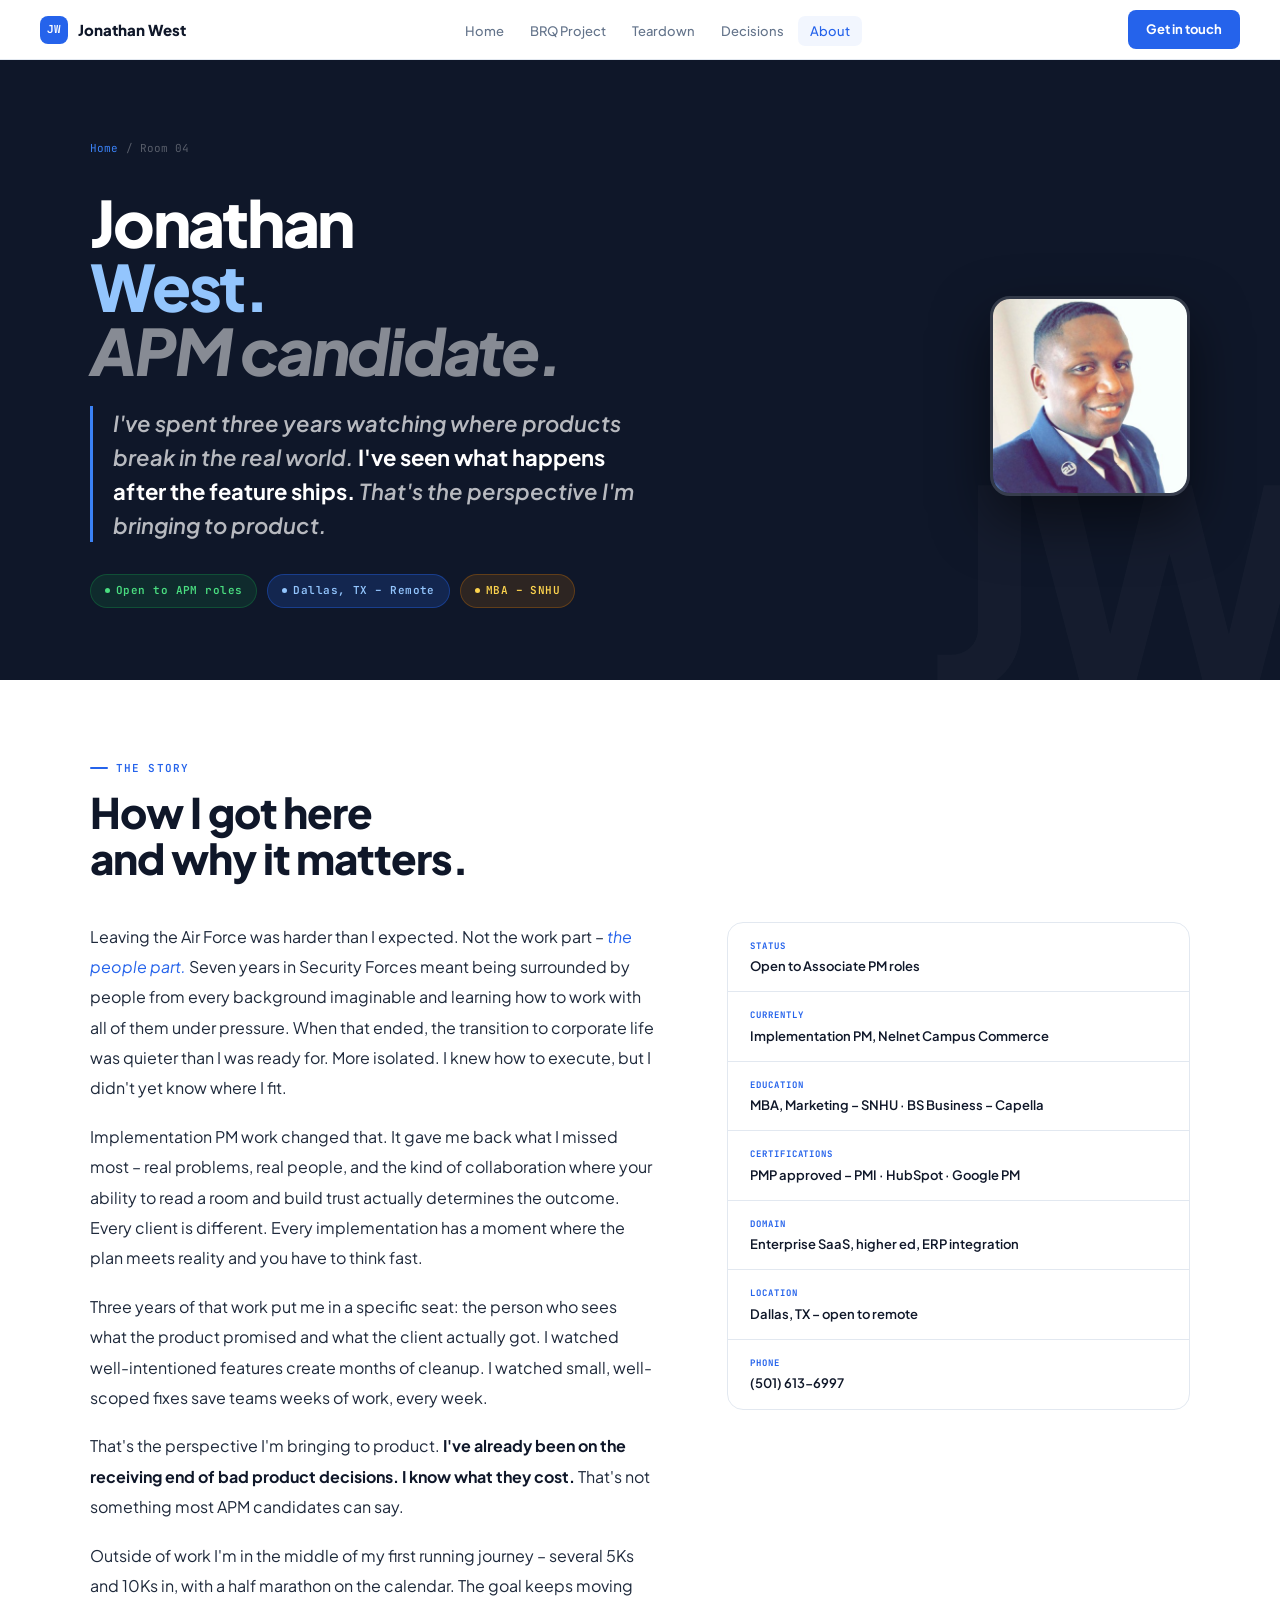
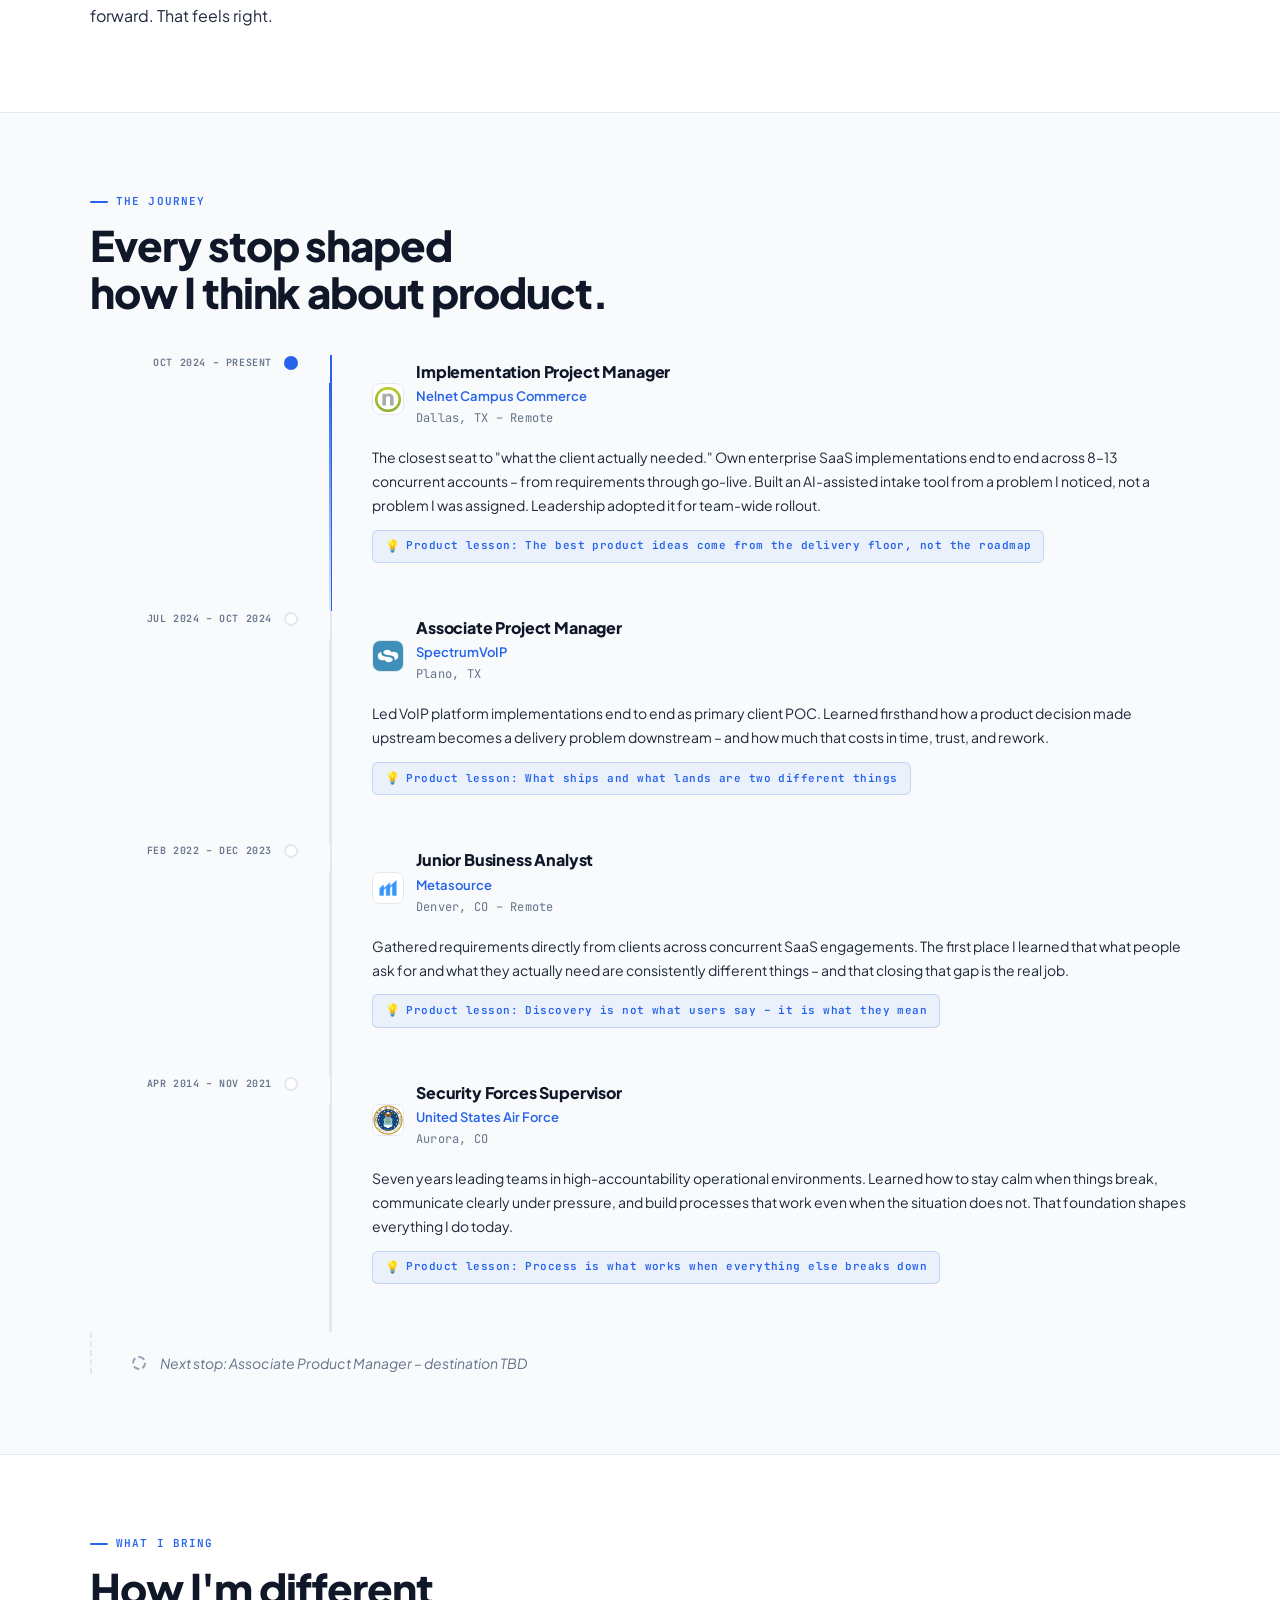
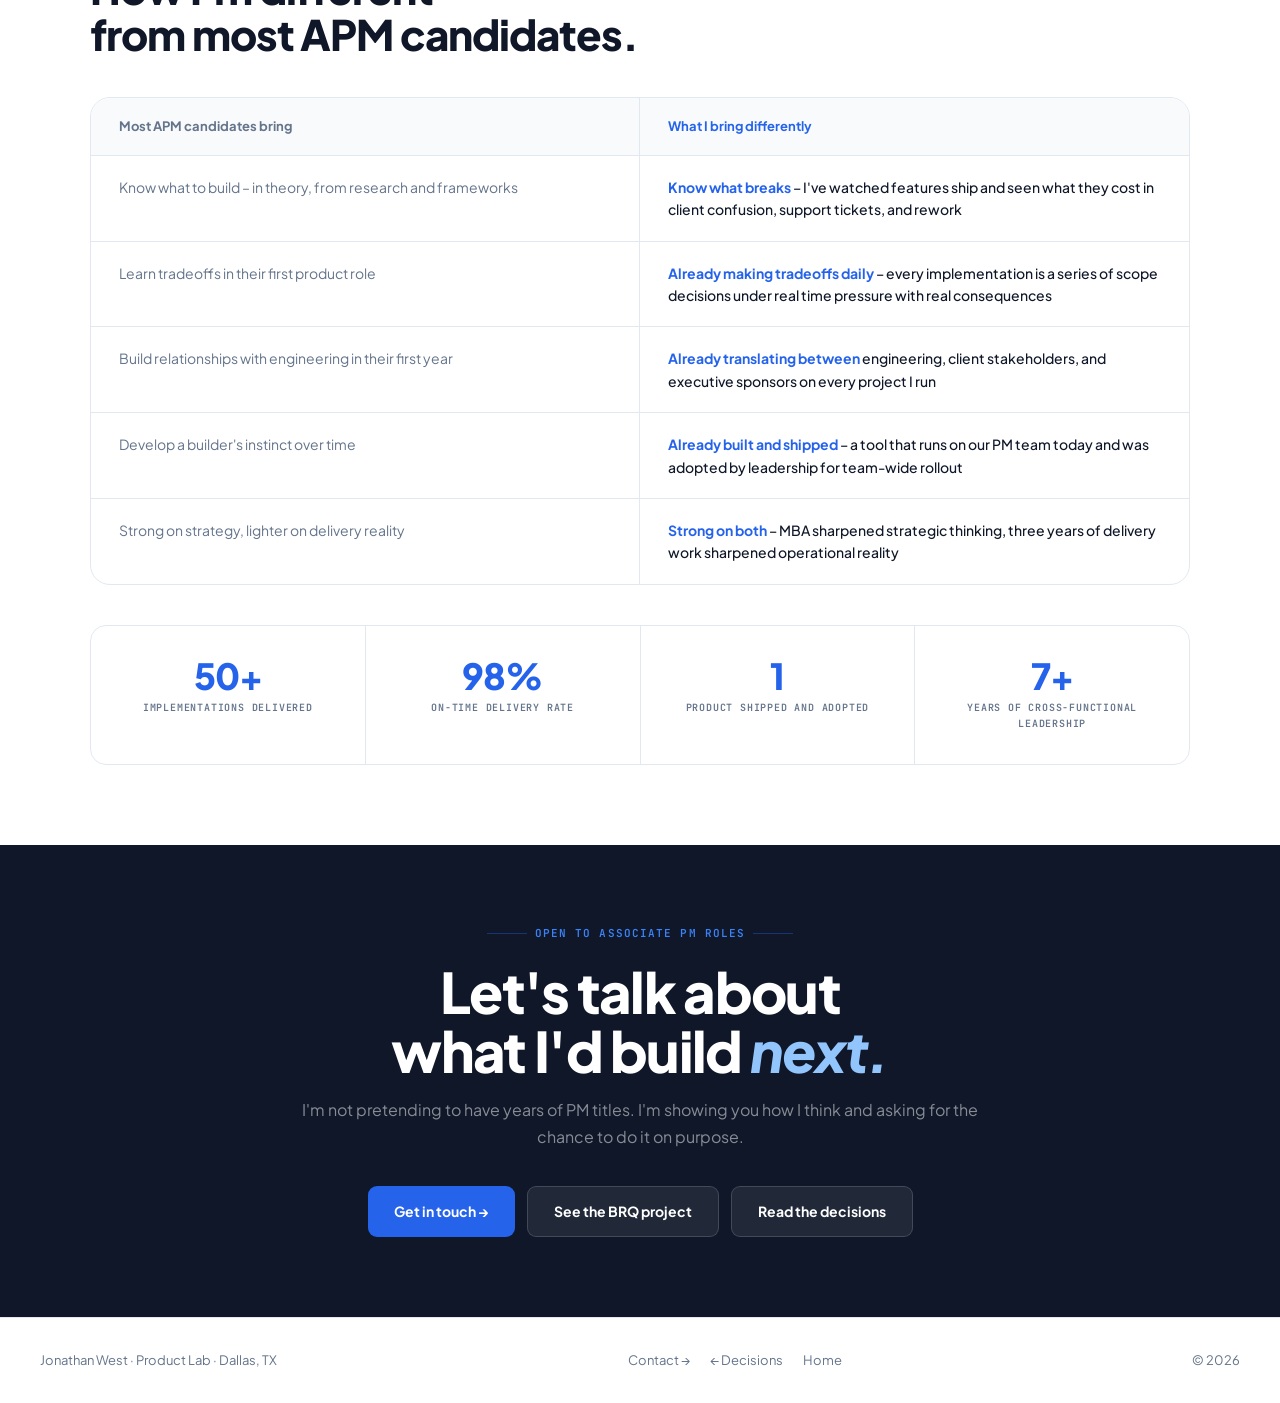
==== commit f2668570: "Add files via upload" ====
--- a/about.html
+++ b/about.html
@@ -3,14 +3,24 @@
 <head>
 <meta charset="UTF-8">
 <meta name="viewport" content="width=device-width, initial-scale=1.0">
-<title>About | Jonathan West</title>
+<title>About Jonathan | Product Lab</title>
 <link rel="icon" href="data:image/svg+xml,<svg xmlns='http://www.w3.org/2000/svg' viewBox='0 0 32 32'><rect width='32' height='32' rx='8' fill='%232563EB'/><text y='22' font-size='14' fill='white' font-family='monospace' font-weight='bold' x='7'>JW</text></svg>">
 <style>
 @import url('https://fonts.googleapis.com/css2?family=Plus+Jakarta+Sans:ital,wght@0,400;0,500;0,600;0,700;0,800;1,400&family=JetBrains+Mono:wght@400;500;700&display=swap');
-:root{--white:#FFFFFF;--off:#F8FAFC;--sky:#EFF6FF;--ink:#0F1729;--ink-2:#1E293B;--muted:#64748B;--rule:#E2E8F0;--blue:#2563EB;--blue-2:#1D4ED8;--blue-bg:rgba(37,99,235,0.06);--blue-border:rgba(37,99,235,0.2);--green:#16A34A;--green-bg:#F0FDF4;--amber:#D97706;--amber-bg:#FFFBEB}
+:root{
+  --white:#FFFFFF;--off:#F8FAFC;--sky:#EFF6FF;--ink:#0F1729;--ink-2:#1E293B;
+  --muted:#64748B;--muted-2:#94A3B8;--rule:#E2E8F0;
+  --blue:#2563EB;--blue-2:#1D4ED8;--blue-3:#3B82F6;
+  --blue-bg:rgba(37,99,235,0.06);--blue-border:rgba(37,99,235,0.2);
+  --green:#16A34A;--green-bg:#F0FDF4;--green-border:rgba(22,163,74,0.2);
+  --amber:#D97706;--amber-bg:#FFFBEB;
+  --navy:#0F1729;
+}
 *,*::before,*::after{box-sizing:border-box;margin:0;padding:0}
 html{scroll-behavior:smooth}
 body{background:var(--white);color:var(--ink);font-family:'Plus Jakarta Sans',sans-serif;font-size:15px;line-height:1.6;-webkit-font-smoothing:antialiased}
+
+/* NAV */
 .nav{position:sticky;top:0;z-index:100;background:rgba(255,255,255,0.95);backdrop-filter:blur(12px);border-bottom:1px solid var(--rule);padding:0 40px;height:60px;display:flex;align-items:center;justify-content:space-between}
 .nav-logo{display:flex;align-items:center;gap:10px;text-decoration:none;font-weight:800;font-size:15px;color:var(--ink)}
 .nav-mark{width:28px;height:28px;border-radius:8px;background:var(--blue);display:flex;align-items:center;justify-content:center;color:#fff;font-family:'JetBrains Mono',monospace;font-size:11px;font-weight:700}
@@ -18,81 +28,219 @@
 .nav-links a{font-size:13px;font-weight:500;color:var(--muted);text-decoration:none;padding:7px 12px;border-radius:7px;transition:color .15s,background .15s}
 .nav-links a:hover{color:var(--ink);background:var(--off)}
 .nav-links a.active{color:var(--blue);background:var(--blue-bg)}
-.nav-cta{font-size:13px;font-weight:700;color:#fff;background:var(--blue);padding:9px 18px;border-radius:8px;text-decoration:none}
+.nav-cta{font-size:13px;font-weight:700;color:#fff;background:var(--blue);padding:9px 18px;border-radius:8px;text-decoration:none;transition:background .15s}
 .nav-cta:hover{background:var(--blue-2)}
 
-.page-hero{padding:64px 40px 48px;background:var(--sky);border-bottom:1px solid var(--rule)}
-.page-hero-inner{max-width:1100px;margin:0 auto}
-.breadcrumb{font-family:'JetBrains Mono',monospace;font-size:11px;color:var(--muted);margin-bottom:16px;display:flex;align-items:center;gap:8px}
-.breadcrumb a{color:var(--blue);text-decoration:none}
-.page-title{font-size:clamp(36px,5vw,60px);font-weight:900;letter-spacing:-.03em;line-height:1;color:var(--ink);margin-bottom:16px}
-.page-sub{font-size:17px;color:var(--muted);max-width:580px;line-height:1.7}
-
-.content{max-width:1100px;margin:0 auto;padding:64px 40px}
-.two-col{display:grid;grid-template-columns:1.2fr 0.8fr;gap:64px;align-items:start;margin-bottom:64px}
-.section-label{font-family:'JetBrains Mono',monospace;font-size:11px;font-weight:600;letter-spacing:.1em;text-transform:uppercase;color:var(--blue);display:flex;align-items:center;gap:8px;margin-bottom:12px}
-.section-label::before{content:'';width:18px;height:2px;background:var(--blue);border-radius:2px}
-h2{font-size:clamp(24px,3vw,36px);font-weight:800;letter-spacing:-.02em;line-height:1.1;color:var(--ink);margin-bottom:24px}
-.body-text{font-size:16px;color:var(--ink-2);line-height:1.85}
-.body-text p+p{margin-top:16px}
-.body-text strong{color:var(--ink);font-weight:700}
-
-/* PULL QUOTE */
-.pull{font-size:20px;font-weight:700;color:var(--ink);line-height:1.45;border-left:4px solid var(--blue);padding-left:20px;margin-bottom:24px;font-style:italic}
+/* HERO */
+.hero{
+  background:var(--navy);
+  padding:80px 40px 72px;
+  position:relative;overflow:hidden;
+}
+.hero-bg-text{
+  position:absolute;bottom:-40px;right:-20px;
+  font-size:280px;font-weight:900;letter-spacing:-.05em;
+  color:rgba(255,255,255,.025);line-height:1;pointer-events:none;
+  font-family:'Plus Jakarta Sans',sans-serif;
+}
+.hero-inner{max-width:1100px;margin:0 auto;position:relative;z-index:1}
+.breadcrumb{font-family:'JetBrains Mono',monospace;font-size:11px;color:rgba(255,255,255,.3);margin-bottom:32px;display:flex;align-items:center;gap:8px}
+.breadcrumb a{color:var(--blue-3);text-decoration:none}
+.hero-layout{display:grid;grid-template-columns:1fr auto;gap:64px;align-items:center}
+.hero-headline{
+  font-size:clamp(36px,5vw,64px);font-weight:900;
+  letter-spacing:-.035em;line-height:1.0;color:#fff;
+  margin-bottom:24px;
+}
+.hero-headline .blue{color:#93C5FD}
+.hero-headline .italic{font-style:italic;color:rgba(255,255,255,.5)}
+.hero-quote{
+  font-size:clamp(17px,2vw,22px);font-weight:600;
+  color:rgba(255,255,255,.7);line-height:1.55;
+  max-width:560px;margin-bottom:32px;
+  padding-left:20px;border-left:3px solid var(--blue-3);
+  font-style:italic;
+}
+.hero-quote strong{color:#fff;font-style:normal}
+.hero-pills{display:flex;gap:10px;flex-wrap:wrap}
+.pill{display:inline-flex;align-items:center;gap:6px;padding:7px 14px;border-radius:20px;font-family:'JetBrains Mono',monospace;font-size:11px;font-weight:600;letter-spacing:.04em}
+.pill-green{background:rgba(22,163,74,.15);border:1px solid rgba(22,163,74,.3);color:#4ADE80}
+.pill-blue{background:rgba(37,99,235,.2);border:1px solid rgba(37,99,235,.4);color:#93C5FD}
+.pill-amber{background:rgba(217,119,6,.15);border:1px solid rgba(217,119,6,.3);color:#FCD34D}
+.pill-dot{width:5px;height:5px;border-radius:50%;background:currentColor;animation:pulse 2s ease-in-out infinite}
+@keyframes pulse{0%,100%{opacity:1}50%{opacity:.4}}
+.hero-photo-wrap{flex-shrink:0}
+.hero-photo{
+  width:200px;height:200px;border-radius:20px;
+  object-fit:cover;object-position:center top;
+  border:3px solid rgba(255,255,255,.15);
+  filter:grayscale(10%);
+  box-shadow:0 24px 56px rgba(0,0,0,.5);
+}
+
+/* STORY SECTION */
+.story-section{padding:80px 40px;background:var(--white)}
+.story-inner{max-width:1100px;margin:0 auto}
+.sec-label{font-family:'JetBrains Mono',monospace;font-size:11px;font-weight:600;letter-spacing:.1em;text-transform:uppercase;color:var(--blue);display:flex;align-items:center;gap:8px;margin-bottom:12px}
+.sec-label::before{content:'';width:18px;height:2px;background:var(--blue);border-radius:2px}
+h2{font-size:clamp(26px,3.5vw,42px);font-weight:800;letter-spacing:-.025em;line-height:1.1;color:var(--ink);margin-bottom:40px}
+.story-grid{display:grid;grid-template-columns:1.1fr 0.9fr;gap:72px;align-items:start}
+.story-body{font-size:16px;color:var(--ink-2);line-height:1.9}
+.story-body p+p{margin-top:18px}
+.story-body strong{color:var(--ink);font-weight:700}
+.story-body em{font-style:italic;color:var(--blue)}
+.facts-card{background:var(--white);border:1.5px solid var(--rule);border-radius:16px;overflow:hidden;position:sticky;top:80px}
+.fact{padding:16px 22px;border-bottom:1px solid var(--rule);transition:background .15s}
+.fact:last-child{border-bottom:none}
+.fact:hover{background:var(--sky)}
+.fact-l{font-family:'JetBrains Mono',monospace;font-size:9px;font-weight:700;letter-spacing:.1em;text-transform:uppercase;color:var(--blue);margin-bottom:4px}
+.fact-v{font-size:13px;font-weight:600;color:var(--ink);line-height:1.4}
 
 /* TIMELINE */
-.timeline{position:relative;padding-left:32px}
-.timeline::before{content:'';position:absolute;left:6px;top:8px;bottom:8px;width:2px;background:linear-gradient(180deg,var(--blue),var(--rule) 90%)}
-.tl-item{position:relative;margin-bottom:36px}
-.tl-item:last-child{margin-bottom:0}
-.tl-dot{position:absolute;left:-28px;top:6px;width:14px;height:14px;border-radius:50%;background:var(--white);border:2px solid var(--rule);transition:border-color .2s,background .2s}
-.tl-item.current .tl-dot{background:var(--blue);border-color:var(--blue)}
+.timeline-section{padding:80px 40px;background:var(--off);border-top:1px solid var(--rule)}
+.timeline-inner{max-width:1100px;margin:0 auto}
+.tl-list{display:flex;flex-direction:column;position:relative;padding-left:0}
+.tl-item{
+  display:grid;grid-template-columns:240px 1fr;
+  gap:0;margin-bottom:0;
+  position:relative;
+}
+.tl-item:last-child .tl-line{display:none}
+.tl-left{
+  padding:0 32px 48px 0;
+  display:flex;flex-direction:column;align-items:flex-end;
+  text-align:right;position:relative;
+}
+.tl-left::after{
+  content:'';position:absolute;right:-1px;top:28px;bottom:0;
+  width:2px;background:var(--rule);
+}
+.tl-item.current .tl-left::after{background:linear-gradient(180deg,var(--blue),var(--rule))}
+.tl-dot-wrap{
+  display:flex;align-items:center;gap:12px;margin-bottom:10px;
+}
+.tl-dot{
+  width:14px;height:14px;border-radius:50%;
+  background:var(--white);border:2px solid var(--rule);
+  flex-shrink:0;order:2;
+  transition:border-color .2s,background .2s;
+}
+.tl-item.current .tl-dot{background:var(--blue);border-color:var(--blue);order:2}
 .tl-item:hover .tl-dot{border-color:var(--blue)}
-.tl-date{font-family:'JetBrains Mono',monospace;font-size:10px;font-weight:600;letter-spacing:.08em;text-transform:uppercase;color:var(--muted);margin-bottom:5px}
-.tl-role{font-size:15px;font-weight:700;color:var(--ink);margin-bottom:1px}
-.tl-org{font-size:13px;font-weight:600;color:var(--blue);margin-bottom:8px}
-.tl-text{font-size:13px;color:var(--muted);line-height:1.65}
-.tl-road{display:flex;align-items:center;gap:12px;padding-top:24px;border-top:1px dashed var(--rule);margin-top:32px}
-.tl-road-dot{width:14px;height:14px;border-radius:50%;border:2px dashed var(--muted-2)}
+.tl-date{font-family:'JetBrains Mono',monospace;font-size:10px;font-weight:600;letter-spacing:.06em;text-transform:uppercase;color:var(--muted);order:1}
+.tl-right{padding:4px 0 48px 40px;border-left:2px solid var(--rule)}
+.tl-item.current .tl-right{border-left-color:var(--blue)}
+.tl-org-row{display:flex;align-items:center;gap:12px;margin-bottom:6px}
+.tl-org-logo{
+  width:32px;height:32px;border-radius:8px;
+  display:flex;align-items:center;justify-content:center;
+  font-size:14px;font-weight:800;font-family:'JetBrains Mono',monospace;
+  flex-shrink:0;border:1px solid var(--rule);
+}
+.logo-nelnet{background:#EFF6FF;color:var(--blue);border-color:var(--blue-border)}
+.logo-spectrum{background:#F0FDF4;color:var(--green);border-color:var(--green-border)}
+.logo-meta{background:var(--off);color:var(--muted);border-color:var(--rule)}
+.logo-af{background:#FEF2F2;color:#DC2626;border-color:rgba(220,38,38,.2)}
+.tl-role{font-size:16px;font-weight:800;color:var(--ink);margin-bottom:2px;letter-spacing:-.01em}
+.tl-org-name{font-size:13px;font-weight:600;color:var(--blue);margin-bottom:2px}
+.tl-location{font-size:12px;color:var(--muted);margin-bottom:12px;font-family:'JetBrains Mono',monospace;letter-spacing:.02em}
+.tl-desc{font-size:14px;color:var(--ink-2);line-height:1.7;margin-bottom:12px}
+.tl-lesson{
+  display:inline-flex;align-items:center;gap:6px;
+  font-family:'JetBrains Mono',monospace;font-size:11px;font-weight:600;
+  letter-spacing:.04em;color:var(--blue);
+  background:var(--blue-bg);border:1px solid var(--blue-border);
+  padding:6px 12px;border-radius:6px;
+}
+.tl-lesson::before{content:'💡';font-size:12px}
+.tl-road{
+  display:flex;align-items:center;gap:14px;
+  padding:20px 0 0 40px;
+  border-left:2px dashed var(--rule);
+}
+.tl-road-dot{width:14px;height:14px;border-radius:50%;border:2px dashed var(--muted-2);flex-shrink:0}
 .tl-road-text{font-size:14px;font-style:italic;color:var(--muted)}
 
-/* FACTS */
-.facts{background:var(--white);border:1.5px solid var(--rule);border-radius:16px;overflow:hidden}
-.fact{padding:16px 20px;border-bottom:1px solid var(--rule)}
-.fact:last-child{border-bottom:none}
-.fact-l{font-family:'JetBrains Mono',monospace;font-size:9px;font-weight:600;letter-spacing:.1em;text-transform:uppercase;color:var(--blue);margin-bottom:4px}
-.fact-v{font-size:13px;font-weight:600;color:var(--ink)}
-
-/* WHAT I BRING */
-.bring-grid{display:grid;grid-template-columns:repeat(3,1fr);gap:16px}
-.bring-card{background:var(--off);border:1.5px solid var(--rule);border-radius:14px;padding:24px;transition:border-color .2s,transform .2s}
-.bring-card:hover{border-color:var(--blue-border);transform:translateY(-2px)}
-.bring-icon{font-size:24px;margin-bottom:12px}
-.bring-title{font-size:14px;font-weight:700;color:var(--ink);margin-bottom:7px}
-.bring-text{font-size:13px;color:var(--muted);line-height:1.65}
+/* WHAT I BRING – COMPARISON TABLE */
+.bring-section{padding:80px 40px;background:var(--white);border-top:1px solid var(--rule)}
+.bring-inner{max-width:1100px;margin:0 auto}
+.compare-wrap{
+  background:var(--white);border:1.5px solid var(--rule);border-radius:20px;
+  overflow:hidden;margin-bottom:40px;
+}
+.compare-header{
+  display:grid;grid-template-columns:1fr 1fr;
+  background:var(--off);border-bottom:1px solid var(--rule);
+}
+.ch-cell{padding:18px 28px;font-size:13px;font-weight:700;color:var(--muted)}
+.ch-cell.theirs{border-right:1px solid var(--rule)}
+.ch-cell.mine{color:var(--blue)}
+.compare-rows{display:flex;flex-direction:column}
+.cr{display:grid;grid-template-columns:1fr 1fr;border-bottom:1px solid var(--rule);transition:background .15s}
+.cr:last-child{border-bottom:none}
+.cr:hover{background:var(--sky)}
+.cr-cell{padding:20px 28px;font-size:14px;line-height:1.6}
+.cr-cell.theirs{color:var(--muted);border-right:1px solid var(--rule)}
+.cr-cell.mine{color:var(--ink);font-weight:500}
+.cr-cell.mine strong{color:var(--blue);font-weight:700}
+
+/* NUMBERS */
+.numbers-row{display:flex;gap:0;border:1.5px solid var(--rule);border-radius:16px;overflow:hidden}
+.num-cell{flex:1;padding:32px 24px;text-align:center;border-right:1px solid var(--rule);transition:background .15s}
+.num-cell:last-child{border-right:none}
+.num-cell:hover{background:var(--sky)}
+.num-val{font-size:36px;font-weight:900;letter-spacing:-.03em;color:var(--blue);margin-bottom:6px;line-height:1}
+.num-key{font-family:'JetBrains Mono',monospace;font-size:10px;font-weight:600;letter-spacing:.08em;text-transform:uppercase;color:var(--muted)}
 
 /* CTA */
-.cta-wrap{background:var(--sky);border:1px solid var(--blue-border);border-radius:20px;padding:48px;text-align:center;margin-top:48px}
-.cta-title{font-size:28px;font-weight:800;letter-spacing:-.02em;color:var(--ink);margin-bottom:12px}
-.cta-sub{font-size:16px;color:var(--muted);margin-bottom:28px;max-width:480px;margin-left:auto;margin-right:auto;line-height:1.7}
-.btn{display:inline-flex;align-items:center;gap:8px;padding:12px 24px;border-radius:9px;font-size:14px;font-weight:700;text-decoration:none;cursor:pointer;border:none;transition:background .15s,transform .15s}
+.cta-section{padding:80px 40px;background:var(--navy)}
+.cta-inner{max-width:700px;margin:0 auto;text-align:center}
+.cta-eyebrow{font-family:'JetBrains Mono',monospace;font-size:11px;font-weight:600;letter-spacing:.1em;text-transform:uppercase;color:var(--blue-3);margin-bottom:20px;display:flex;align-items:center;justify-content:center;gap:8px}
+.cta-eyebrow::before,.cta-eyebrow::after{content:'';flex:1;max-width:40px;height:1px;background:rgba(37,99,235,.4)}
+.cta-headline{font-size:clamp(32px,5vw,56px);font-weight:900;letter-spacing:-.03em;line-height:1.05;color:#fff;margin-bottom:16px}
+.cta-headline span{color:#93C5FD;font-style:italic}
+.cta-sub{font-size:16px;color:rgba(255,255,255,.5);line-height:1.7;margin-bottom:36px}
+.cta-btns{display:flex;gap:12px;justify-content:center;flex-wrap:wrap}
+.btn{display:inline-flex;align-items:center;gap:8px;padding:13px 26px;border-radius:9px;font-size:14px;font-weight:700;text-decoration:none;cursor:pointer;border:none;transition:background .15s,transform .15s,box-shadow .15s}
 .btn-primary{background:var(--blue);color:#fff}
-.btn-primary:hover{background:var(--blue-2);transform:translateY(-1px)}
-.btn-ghost{background:var(--white);color:var(--ink);border:1.5px solid var(--rule)}
-.btn-ghost:hover{border-color:var(--blue);color:var(--blue)}
-.btn-row{display:flex;gap:12px;justify-content:center;flex-wrap:wrap}
-
+.btn-primary:hover{background:var(--blue-2);transform:translateY(-1px);box-shadow:0 6px 20px rgba(37,99,235,.4)}
+.btn-ghost{background:rgba(255,255,255,.08);color:#fff;border:1.5px solid rgba(255,255,255,.15)}
+.btn-ghost:hover{background:rgba(255,255,255,.14);border-color:rgba(255,255,255,.3)}
+
+/* FOOTER */
 .footer{border-top:1px solid var(--rule);padding:32px 40px;display:flex;align-items:center;justify-content:space-between;font-size:13px;color:var(--muted)}
 .footer-links{display:flex;gap:20px}
 .footer-links a{color:var(--muted);text-decoration:none;transition:color .15s}
 .footer-links a:hover{color:var(--blue)}
+
+/* REVEAL */
 .reveal{opacity:0;transform:translateY(16px);transition:opacity .55s ease,transform .55s ease}
 .reveal.visible{opacity:1;transform:translateY(0)}
-.reveal-d1{transition-delay:.08s}.reveal-d2{transition-delay:.16s}
-@media(max-width:768px){.nav{padding:0 20px}.nav-links{display:none}.page-hero,.content{padding-left:20px;padding-right:20px}.two-col{grid-template-columns:1fr;gap:40px}.bring-grid{grid-template-columns:1fr}.btn-row{flex-direction:column;align-items:center}.footer{flex-direction:column;gap:12px;padding:24px 20px;text-align:center}}
+.reveal-d1{transition-delay:.08s}.reveal-d2{transition-delay:.16s}.reveal-d3{transition-delay:.24s}
+
+@media(max-width:768px){
+  .nav{padding:0 20px}.nav-links{display:none}
+  .hero{padding:56px 20px 56px}
+  .hero-layout{grid-template-columns:1fr}
+  .hero-photo-wrap{display:none}
+  .story-section,.timeline-section,.bring-section,.cta-section{padding:56px 20px}
+  .story-grid{grid-template-columns:1fr;gap:40px}
+  .facts-card{position:static}
+  .tl-item{grid-template-columns:1fr}
+  .tl-left{align-items:flex-start;text-align:left;padding:0 0 16px}
+  .tl-left::after{display:none}
+  .tl-right{padding:0 0 40px;border-left:2px solid var(--rule)}
+  .compare-header,.cr{grid-template-columns:1fr}
+  .ch-cell.theirs,.cr-cell.theirs{border-right:none;border-bottom:1px solid var(--rule)}
+  .numbers-row{flex-direction:column}
+  .num-cell{border-right:none;border-bottom:1px solid var(--rule)}
+  .num-cell:last-child{border-bottom:none}
+  .footer{flex-direction:column;gap:12px;padding:24px 20px;text-align:center}
+}
 </style>
 </head>
 <body>
+
 <nav class="nav">
   <a class="nav-logo" href="index.html"><div class="nav-mark">JW</div>Jonathan West</a>
   <ul class="nav-links">
@@ -105,95 +253,216 @@
   <a class="nav-cta" href="contact.html">Get in touch</a>
 </nav>
 
-<div class="page-hero">
-  <div class="page-hero-inner">
+<!-- HERO -->
+<div class="hero">
+  <div class="hero-bg-text">JW</div>
+  <div class="hero-inner">
     <div class="breadcrumb"><a href="index.html">Home</a> / Room 04</div>
-    <h1 class="page-title">About Jonathan</h1>
-    <p class="page-sub">The timeline from Air Force to Implementation PM to product builder. Why this transition makes sense and what I bring that most APM candidates don't.</p>
+    <div class="hero-layout">
+      <div>
+        <h1 class="hero-headline">
+          Jonathan<br>
+          <span class="blue">West.</span><br>
+          <span class="italic">APM candidate.</span>
+        </h1>
+        <p class="hero-quote">
+          I've spent three years watching where products break in the real world. <strong>I've seen what happens after the feature ships.</strong> That's the perspective I'm bringing to product.
+        </p>
+        <div class="hero-pills">
+          <div class="pill pill-green"><span class="pill-dot"></span> Open to APM roles</div>
+          <div class="pill pill-blue"><span class="pill-dot"></span> Dallas, TX – Remote</div>
+          <div class="pill pill-amber"><span class="pill-dot"></span> MBA – SNHU</div>
+        </div>
+      </div>
+      <div class="hero-photo-wrap">
+        <img class="hero-photo" src="[data-uri]" alt="Jonathan West">
+      </div>
+    </div>
   </div>
 </div>
 
-<div class="content">
-  <div class="two-col">
-    <div class="reveal">
-      <div class="section-label">The story</div>
-      <p class="pull">Leaving the Air Force was harder than I expected. Not the work part — the people part.</p>
-      <div class="body-text">
-        <p>Seven years in Security Forces meant being surrounded by people from every background imaginable — and learning how to work with all of them under pressure. When that ended, the transition to corporate life was quieter than I was ready for. More isolated. I knew how to execute, but I didn't yet know where I fit.</p>
-        <p>Implementation PM work changed that. It gave me back what I missed most — real problems, real people, and the kind of collaboration where your ability to read a room and build trust actually determines the outcome. Every client is different. Every implementation has a moment where the plan meets reality and you have to think fast.</p>
-        <p>Three years of that work put me in a specific seat: the person who sees what the product promised and what the client actually got. I watched well-intentioned features create months of cleanup. I watched small, well-scoped fixes save teams weeks of work, every week. That's the perspective I'm bringing to product — <strong>I've seen what happens after the feature ships.</strong></p>
-        <p>Outside of work I'm in the middle of my first running journey — several 5Ks and 10Ks in, with a half marathon on the calendar before the year is out. The goal keeps moving forward. That feels right.</p>
-      </div>
-    </div>
-    <div class="reveal reveal-d1">
-      <div class="facts">
-        <div class="fact"><div class="fact-l">Status</div><div class="fact-v">Open to Associate PM roles</div></div>
-        <div class="fact"><div class="fact-l">Currently</div><div class="fact-v">Implementation PM, Nelnet Campus Commerce</div></div>
-        <div class="fact"><div class="fact-l">Education</div><div class="fact-v">MBA (Marketing) — SNHU</div></div>
-        <div class="fact"><div class="fact-l">Certifications</div><div class="fact-v">PMP approved — PMI · HubSpot · Google PM</div></div>
-        <div class="fact"><div class="fact-l">Location</div><div class="fact-v">Dallas, TX — open to remote</div></div>
-        <div class="fact"><div class="fact-l">Domain</div><div class="fact-v">Enterprise SaaS, higher ed, ERP integration</div></div>
-        <div class="fact"><div class="fact-l">Phone</div><div class="fact-v">(501) 613-6997</div></div>
+<!-- STORY -->
+<section class="story-section">
+  <div class="story-inner">
+    <div class="sec-label reveal">The story</div>
+    <h2 class="reveal reveal-d1">How I got here<br>and why it matters.</h2>
+    <div class="story-grid">
+      <div class="reveal reveal-d2">
+        <div class="story-body">
+          <p>Leaving the Air Force was harder than I expected. Not the work part – <em>the people part.</em> Seven years in Security Forces meant being surrounded by people from every background imaginable and learning how to work with all of them under pressure. When that ended, the transition to corporate life was quieter than I was ready for. More isolated. I knew how to execute, but I didn't yet know where I fit.</p>
+          <p>Implementation PM work changed that. It gave me back what I missed most – real problems, real people, and the kind of collaboration where your ability to read a room and build trust actually determines the outcome. Every client is different. Every implementation has a moment where the plan meets reality and you have to think fast.</p>
+          <p>Three years of that work put me in a specific seat: the person who sees what the product promised and what the client actually got. I watched well-intentioned features create months of cleanup. I watched small, well-scoped fixes save teams weeks of work, every week.</p>
+          <p>That's the perspective I'm bringing to product. <strong>I've already been on the receiving end of bad product decisions. I know what they cost.</strong> That's not something most APM candidates can say.</p>
+          <p>Outside of work I'm in the middle of my first running journey – several 5Ks and 10Ks in, with a half marathon on the calendar. The goal keeps moving forward. That feels right.</p>
+        </div>
+      </div>
+      <div class="reveal reveal-d3">
+        <div class="facts-card">
+          <div class="fact"><div class="fact-l">Status</div><div class="fact-v">Open to Associate PM roles</div></div>
+          <div class="fact"><div class="fact-l">Currently</div><div class="fact-v">Implementation PM, Nelnet Campus Commerce</div></div>
+          <div class="fact"><div class="fact-l">Education</div><div class="fact-v">MBA, Marketing – SNHU · BS Business – Capella</div></div>
+          <div class="fact"><div class="fact-l">Certifications</div><div class="fact-v">PMP approved – PMI · HubSpot · Google PM</div></div>
+          <div class="fact"><div class="fact-l">Domain</div><div class="fact-v">Enterprise SaaS, higher ed, ERP integration</div></div>
+          <div class="fact"><div class="fact-l">Location</div><div class="fact-v">Dallas, TX – open to remote</div></div>
+          <div class="fact"><div class="fact-l">Phone</div><div class="fact-v">(501) 613-6997</div></div>
+        </div>
       </div>
     </div>
   </div>
-
-  <!-- TIMELINE -->
-  <div class="section-label reveal">The journey</div>
-  <h2 class="reveal reveal-d1" style="margin-bottom:36px">How I got here.</h2>
-  <div class="timeline reveal reveal-d2">
-    <div class="tl-item current">
-      <div class="tl-dot"></div>
-      <div class="tl-date">Oct 2024 – Present</div>
-      <div class="tl-role">Implementation Project Manager</div>
-      <div class="tl-org">Nelnet Campus Commerce · Dallas, TX</div>
-      <div class="tl-text">The closest seat to "what the client actually needed" on every implementation. Own projects end to end across 8 to 13 concurrent accounts. Built an AI-assisted intake tool from a problem I noticed — adopted by leadership for team-wide rollout.</div>
-    </div>
-    <div class="tl-item">
-      <div class="tl-dot"></div>
-      <div class="tl-date">Jul 2024 – Oct 2024</div>
-      <div class="tl-role">Associate Project Manager</div>
-      <div class="tl-org">SpectrumVoIP · Plano, TX</div>
-      <div class="tl-text">Led VoIP platform implementations end to end. Learned how a product decision upstream becomes a delivery problem downstream. Transitioned to a larger enterprise opportunity at Nelnet.</div>
-    </div>
-    <div class="tl-item">
-      <div class="tl-dot"></div>
-      <div class="tl-date">Feb 2022 – Dec 2023</div>
-      <div class="tl-role">Junior Business Analyst</div>
-      <div class="tl-org">Metasource · Denver, CO</div>
-      <div class="tl-text">Gathered requirements directly from clients. The first place I learned that what people ask for and what they actually need are often different things.</div>
-    </div>
-    <div class="tl-item">
-      <div class="tl-dot"></div>
-      <div class="tl-date">Apr 2014 – Nov 2021</div>
-      <div class="tl-role">Security Forces Supervisor</div>
-      <div class="tl-org">United States Air Force · Aurora, CO</div>
-      <div class="tl-text">Seven years leading teams in high-accountability operational environments. Built the instinct for clarity, calm communication, and accountability that shapes how I work today.</div>
-    </div>
-    <div class="tl-road">
+</section>
+
+<!-- TIMELINE -->
+<section class="timeline-section">
+  <div class="timeline-inner">
+    <div class="sec-label reveal">The journey</div>
+    <h2 class="reveal reveal-d1">Every stop shaped<br>how I think about product.</h2>
+    <div class="tl-list reveal reveal-d2">
+
+      <div class="tl-item current">
+        <div class="tl-left">
+          <div class="tl-dot-wrap">
+            <div class="tl-date">Oct 2024 – Present</div>
+            <div class="tl-dot"></div>
+          </div>
+        </div>
+        <div class="tl-right">
+          <div class="tl-org-row">
+            <img src="[data-uri]